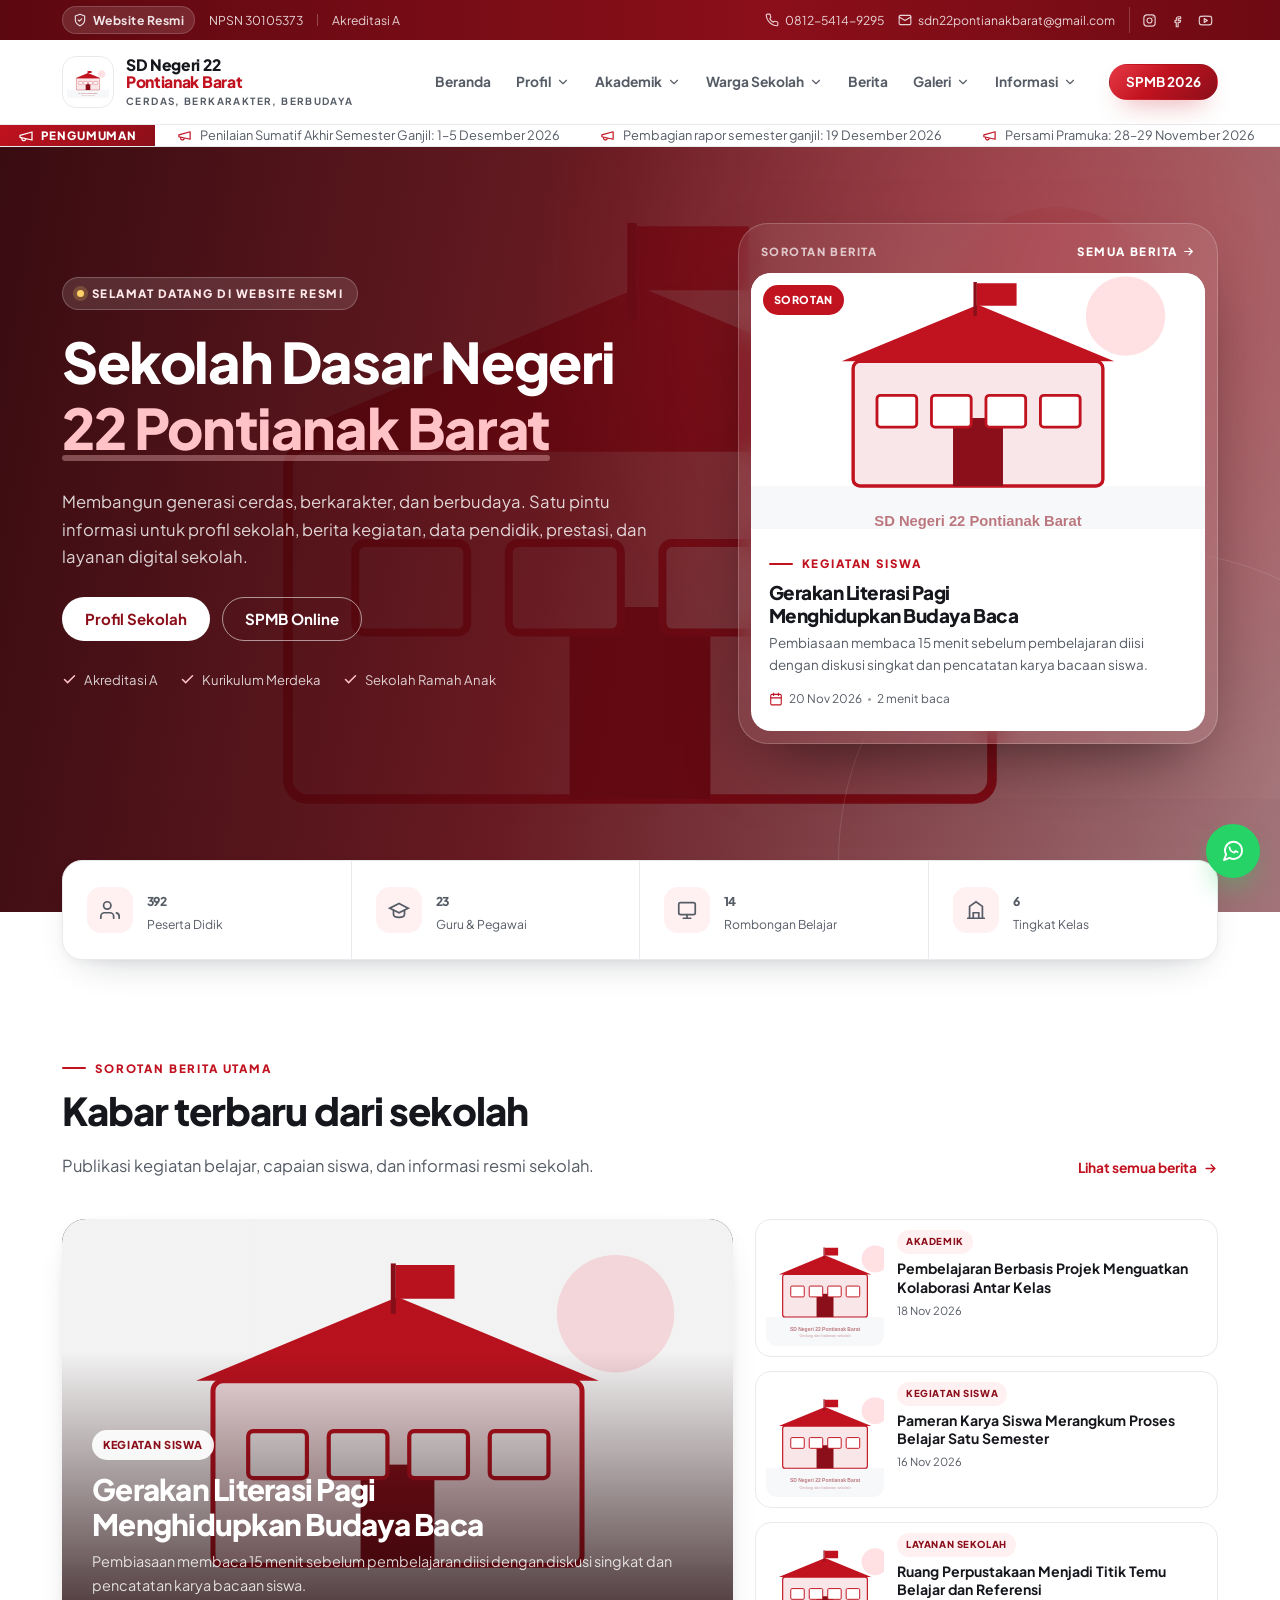
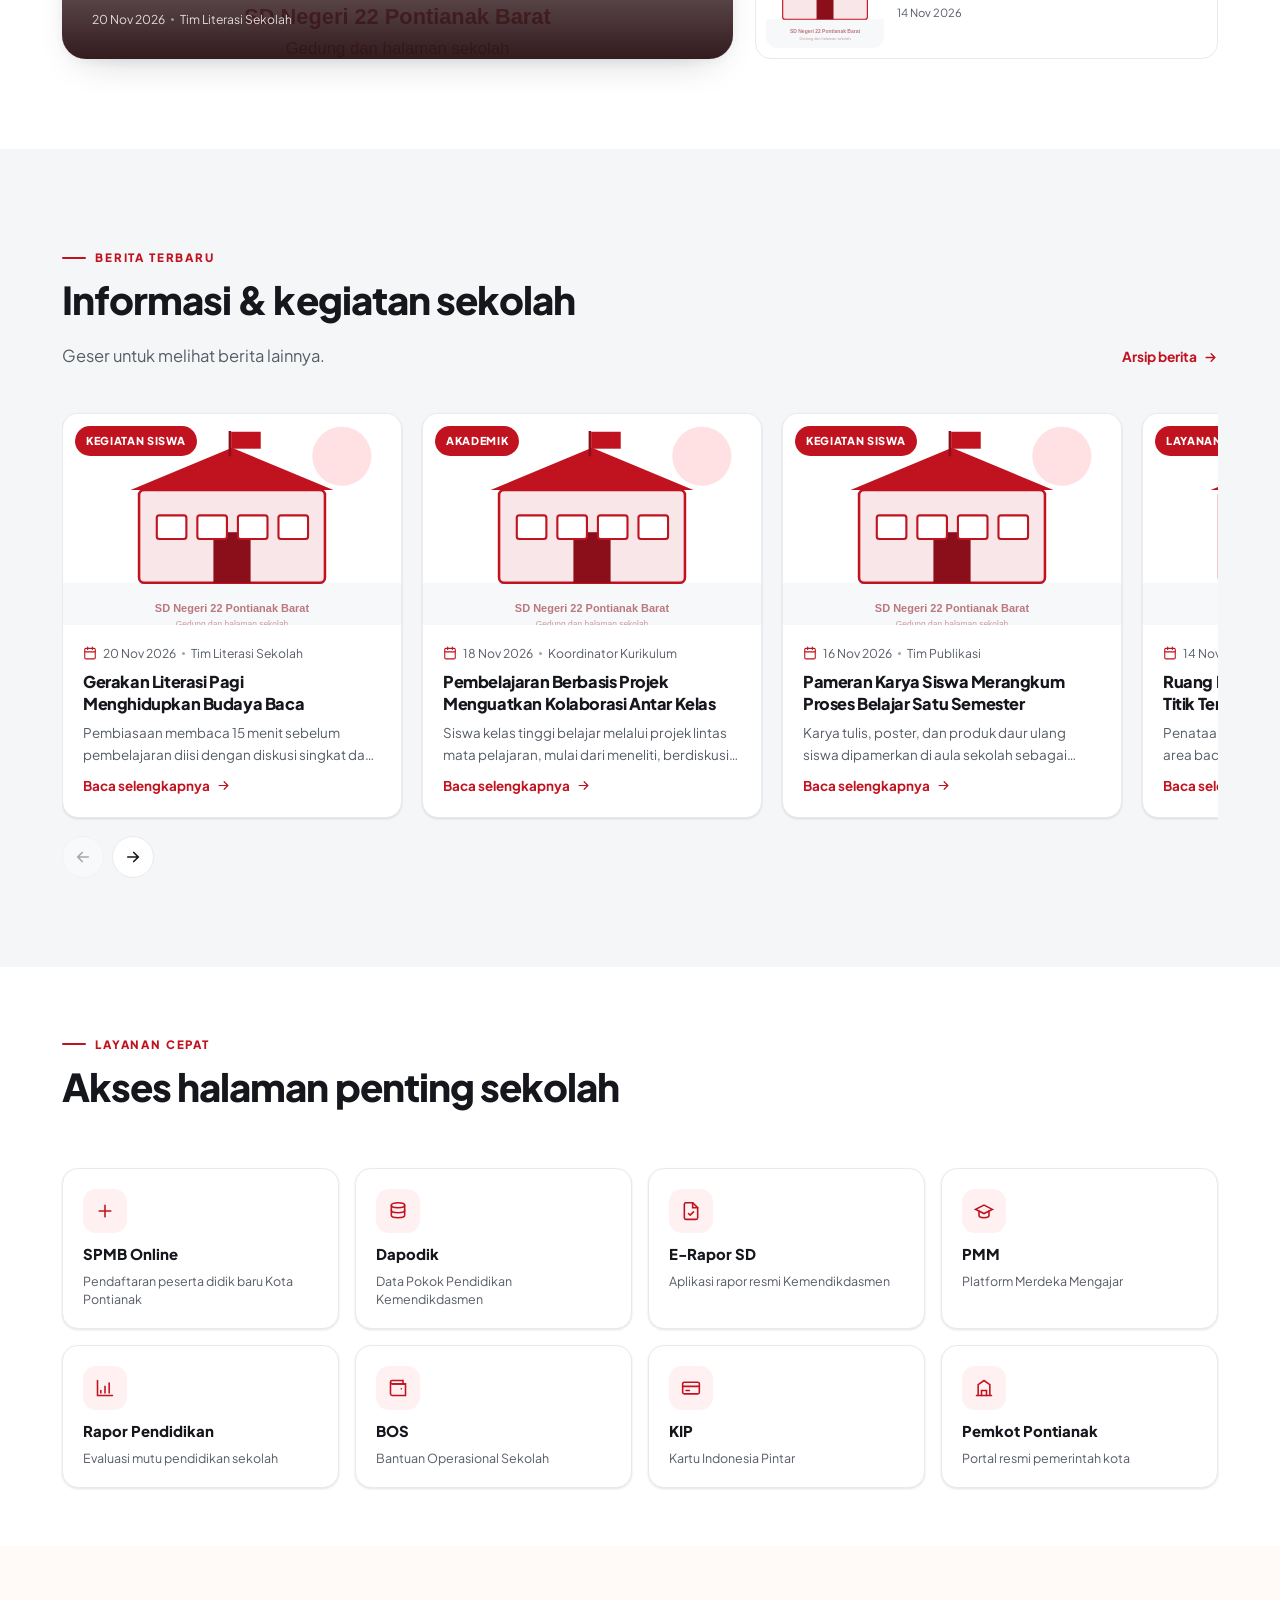
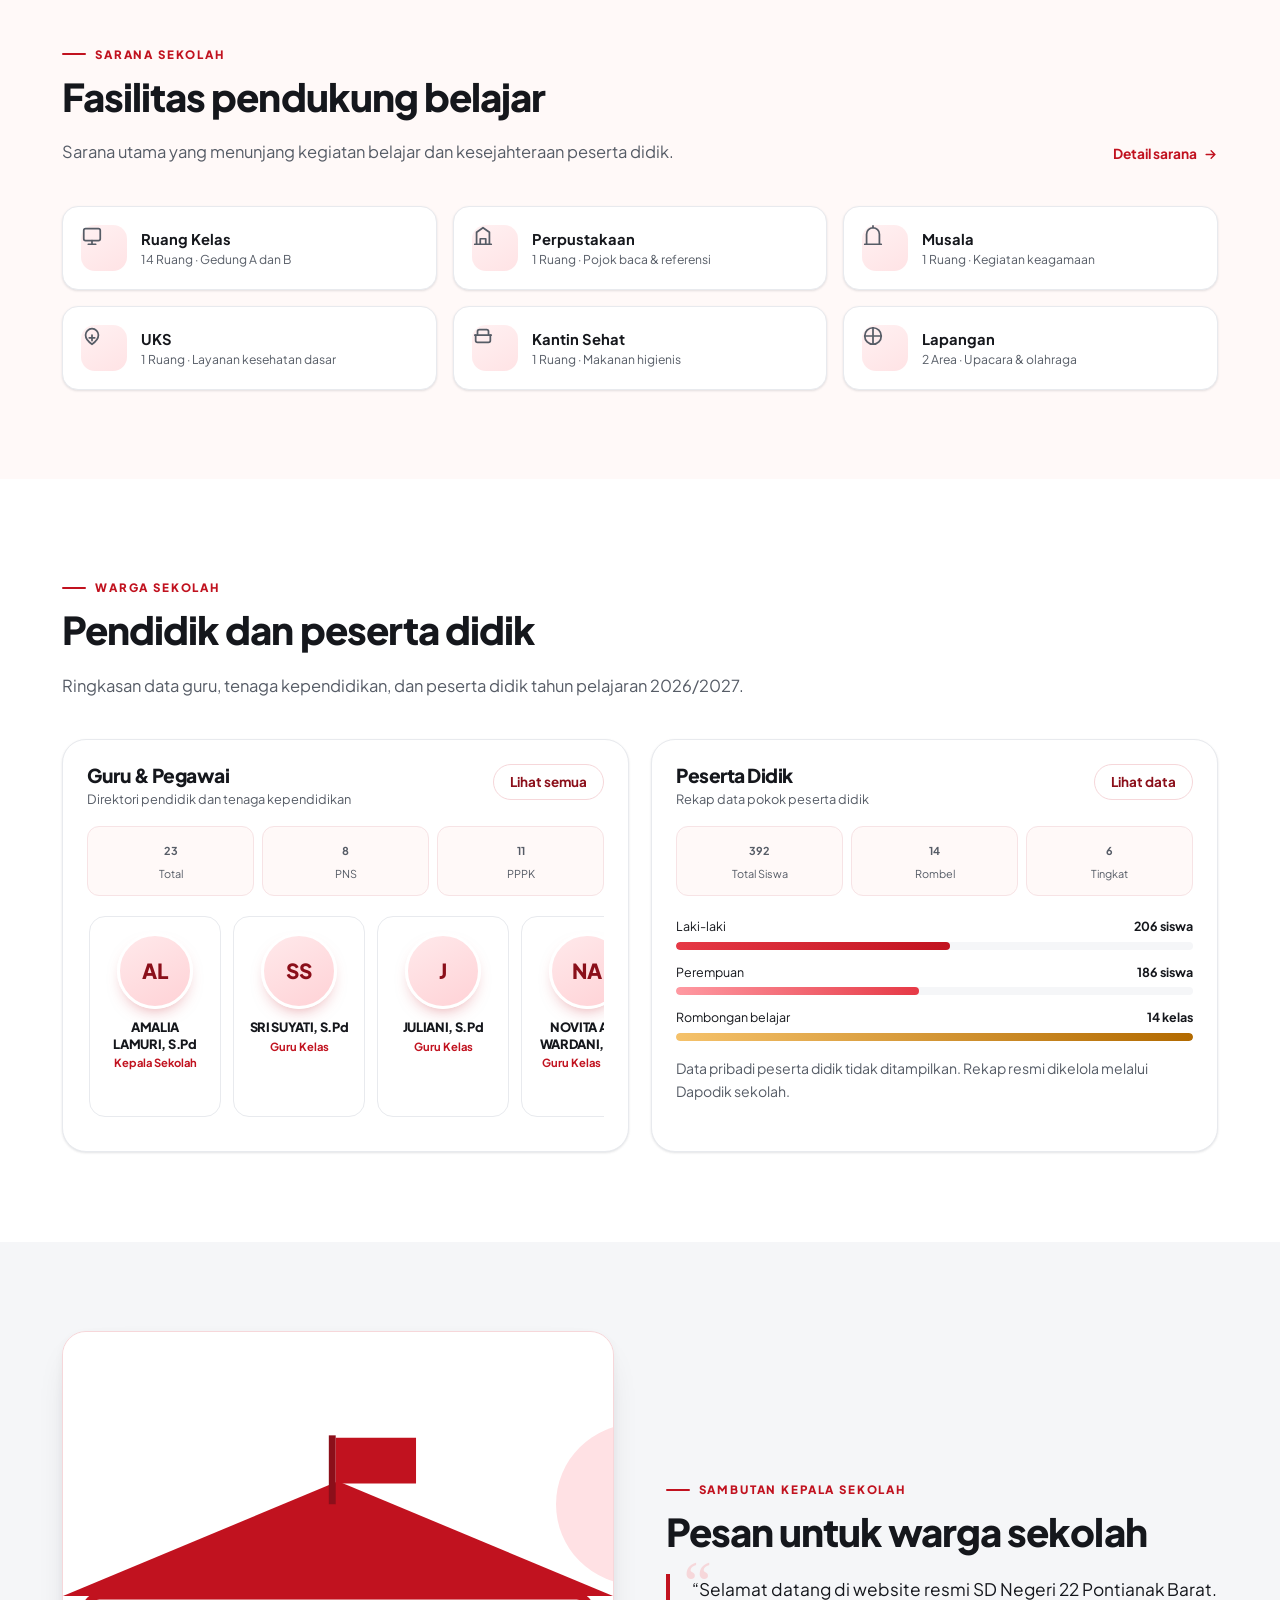
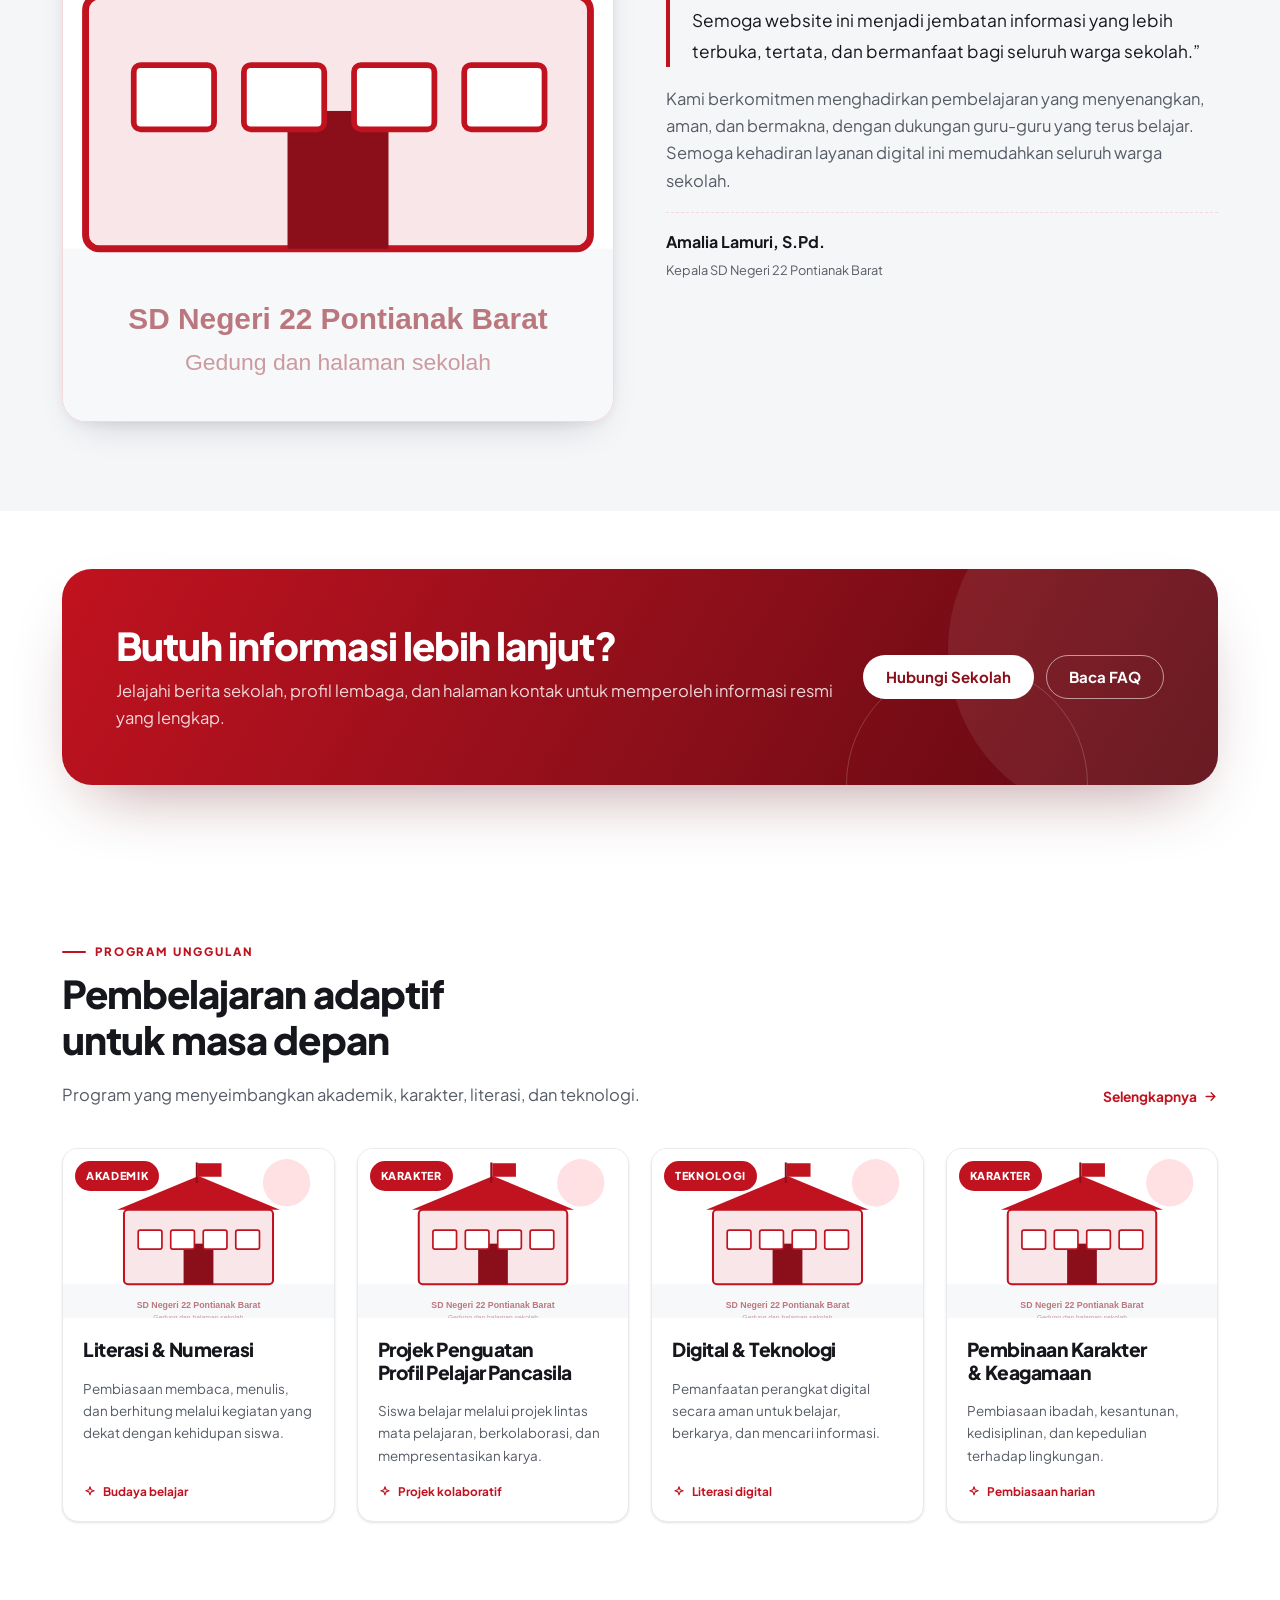
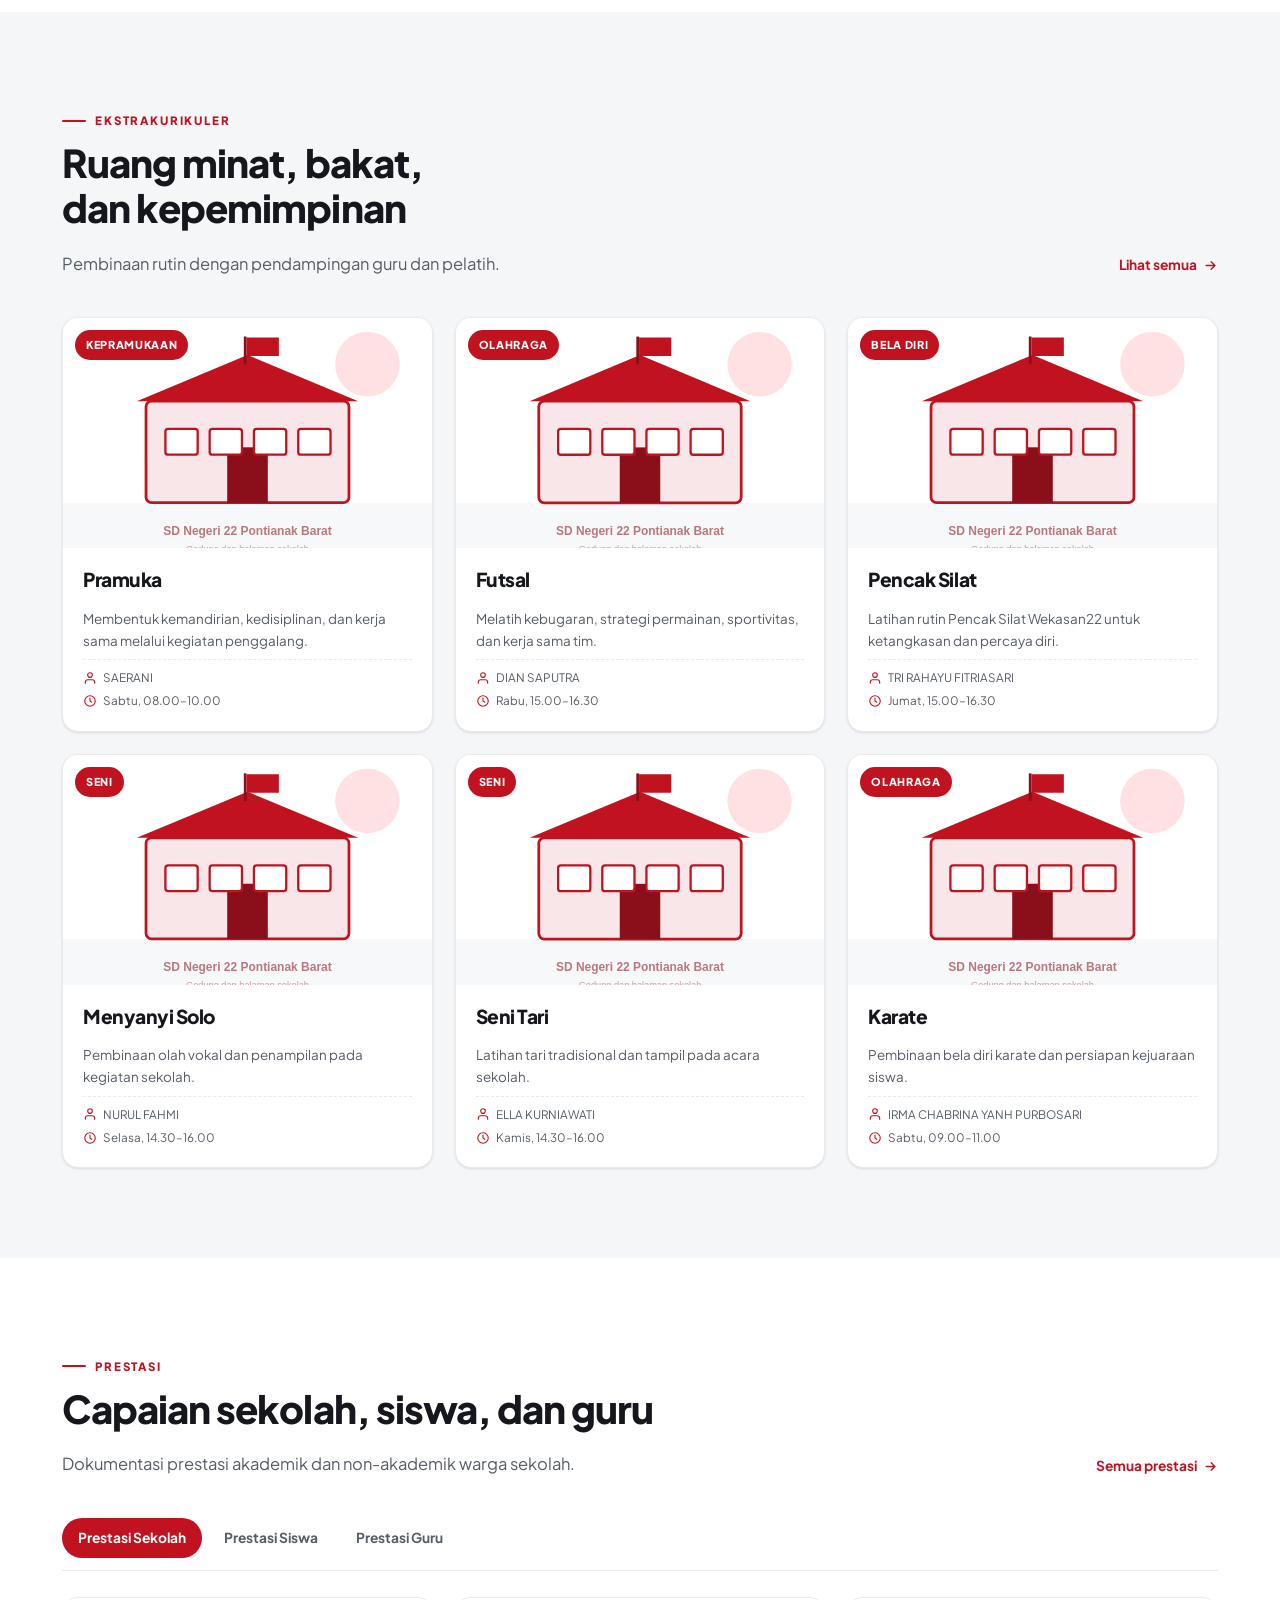
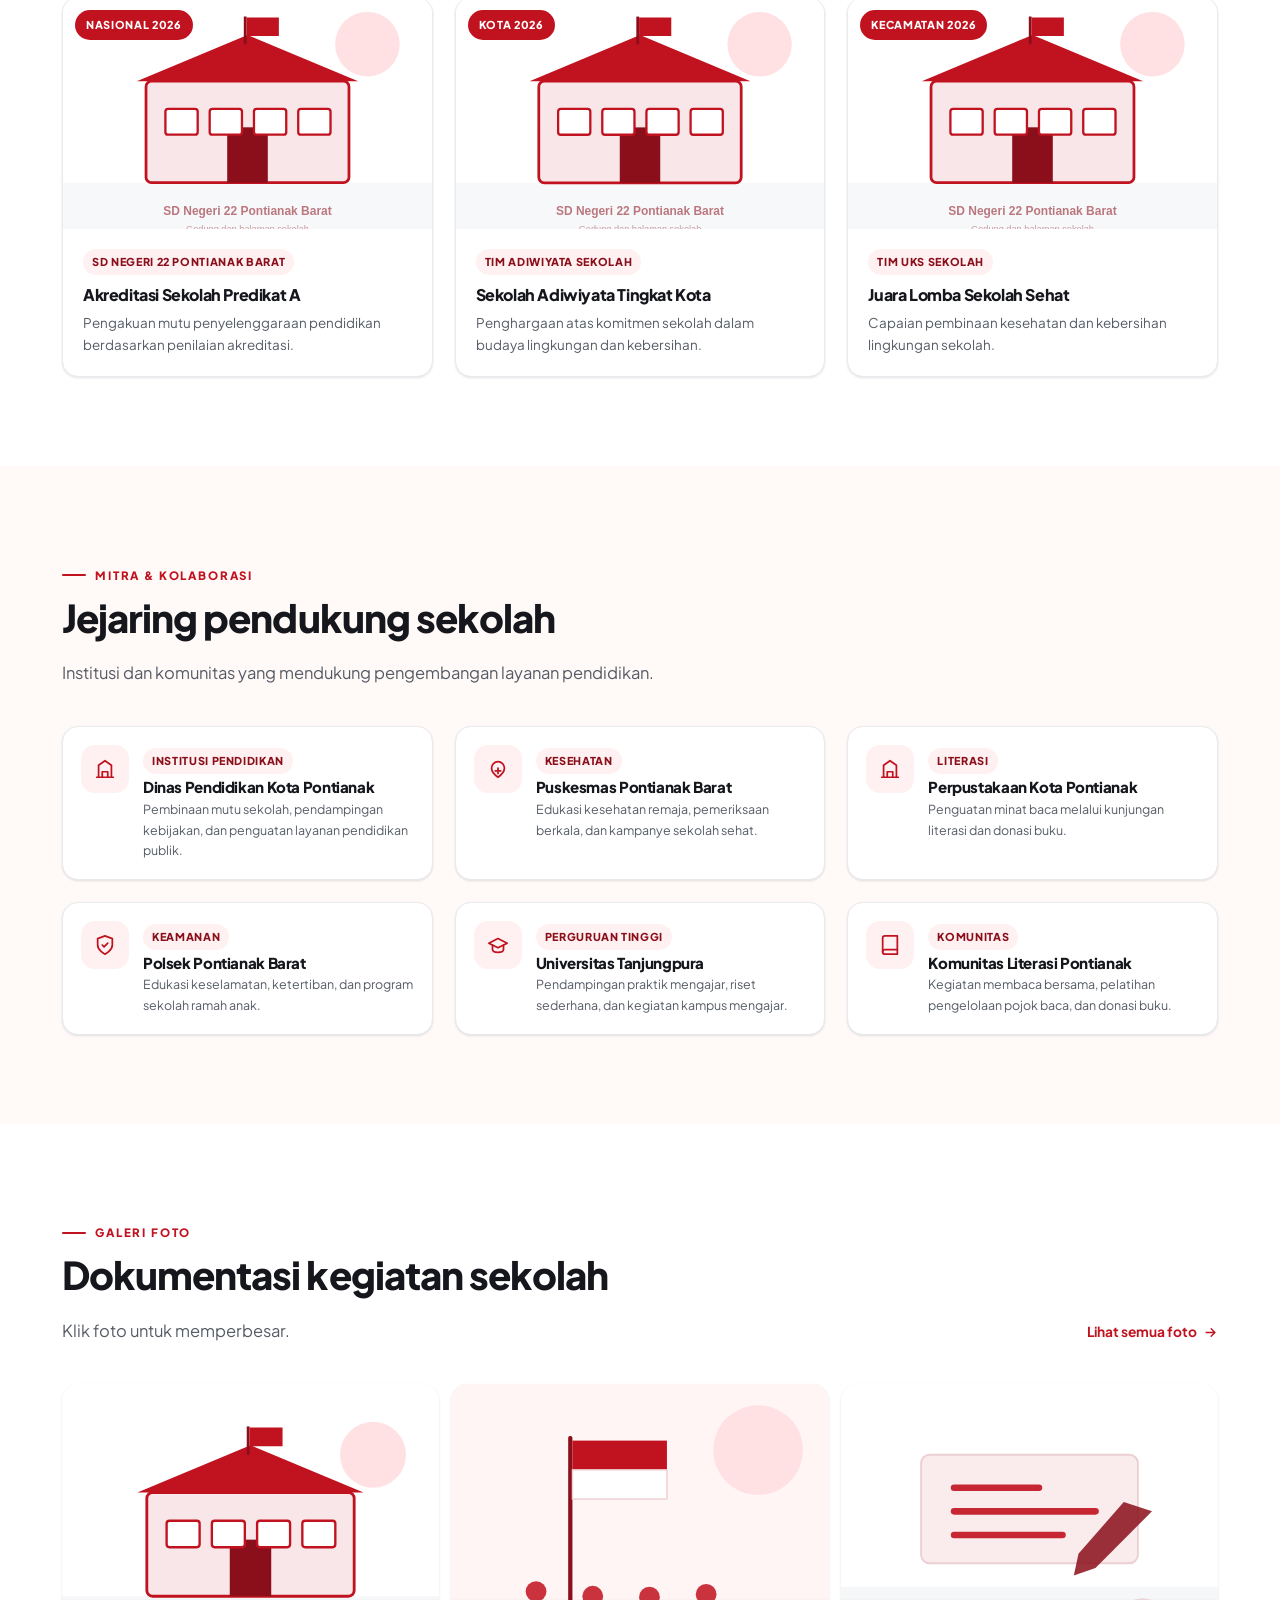
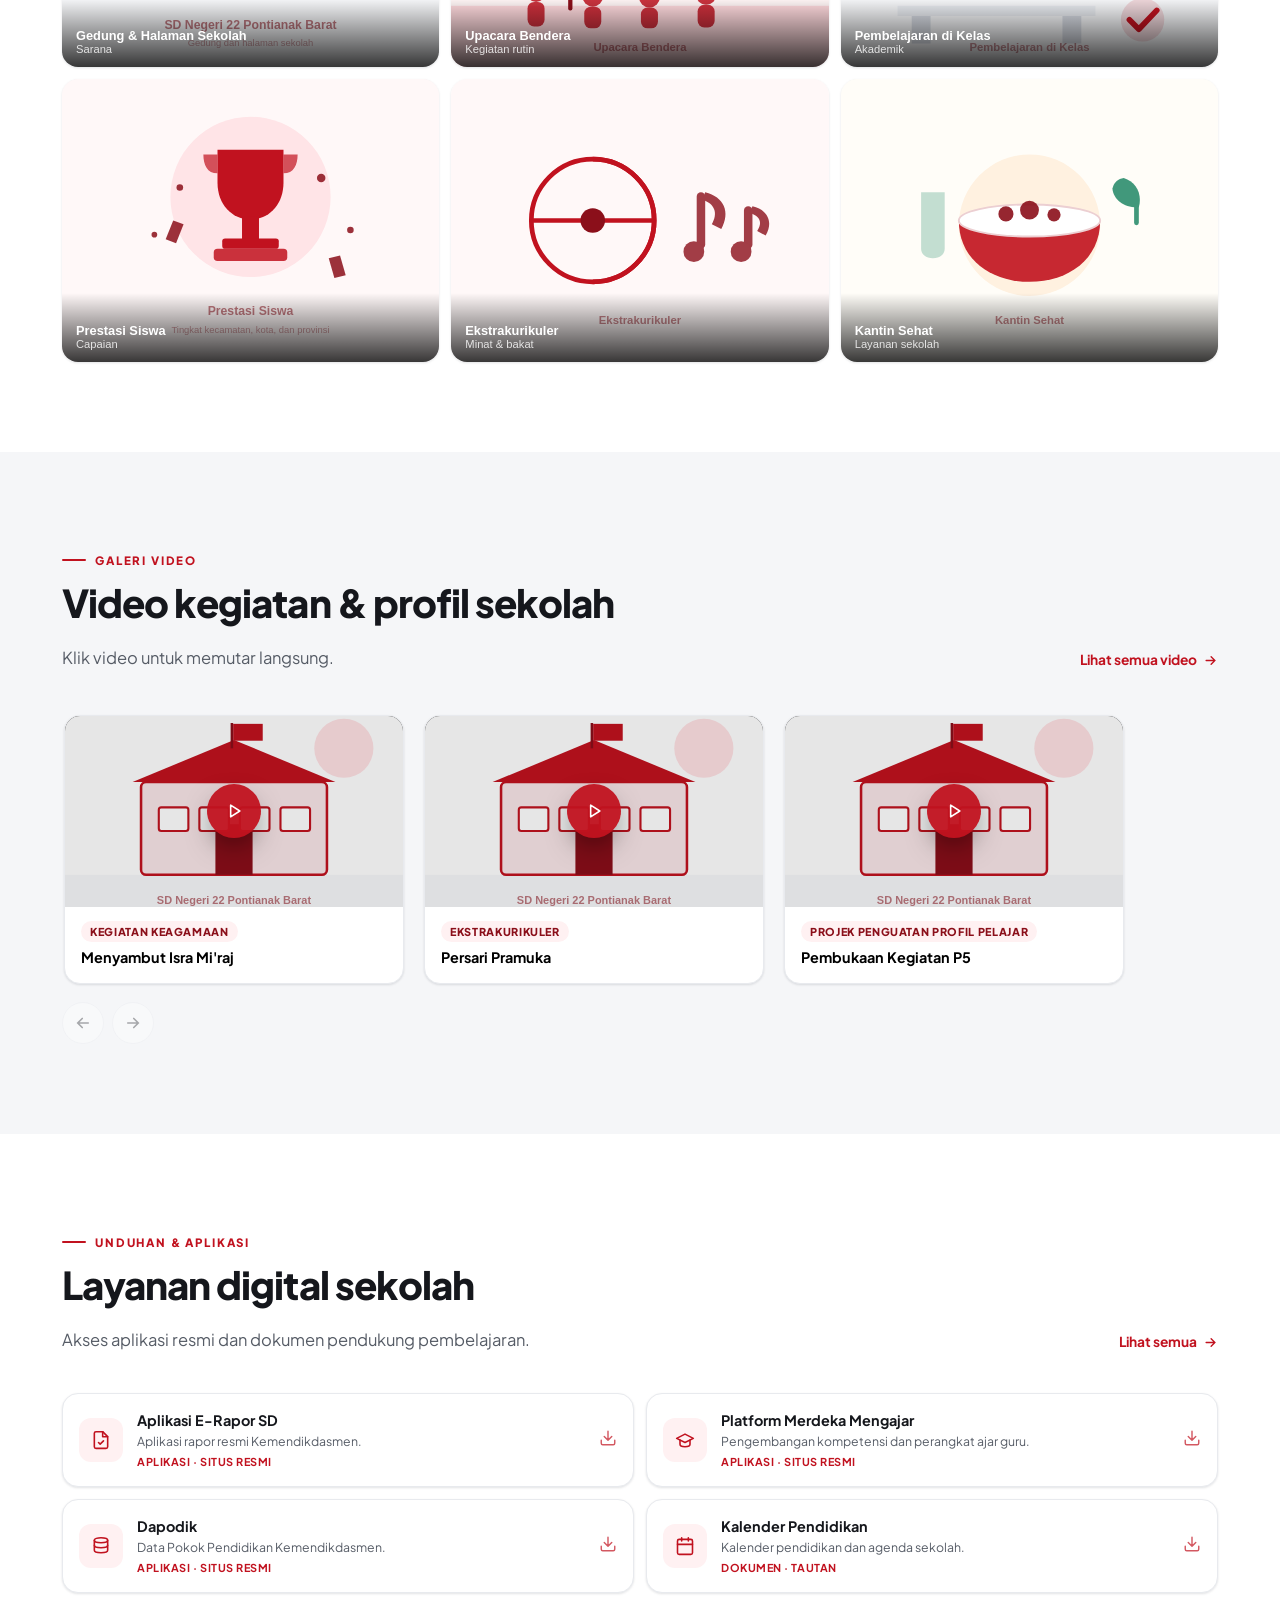
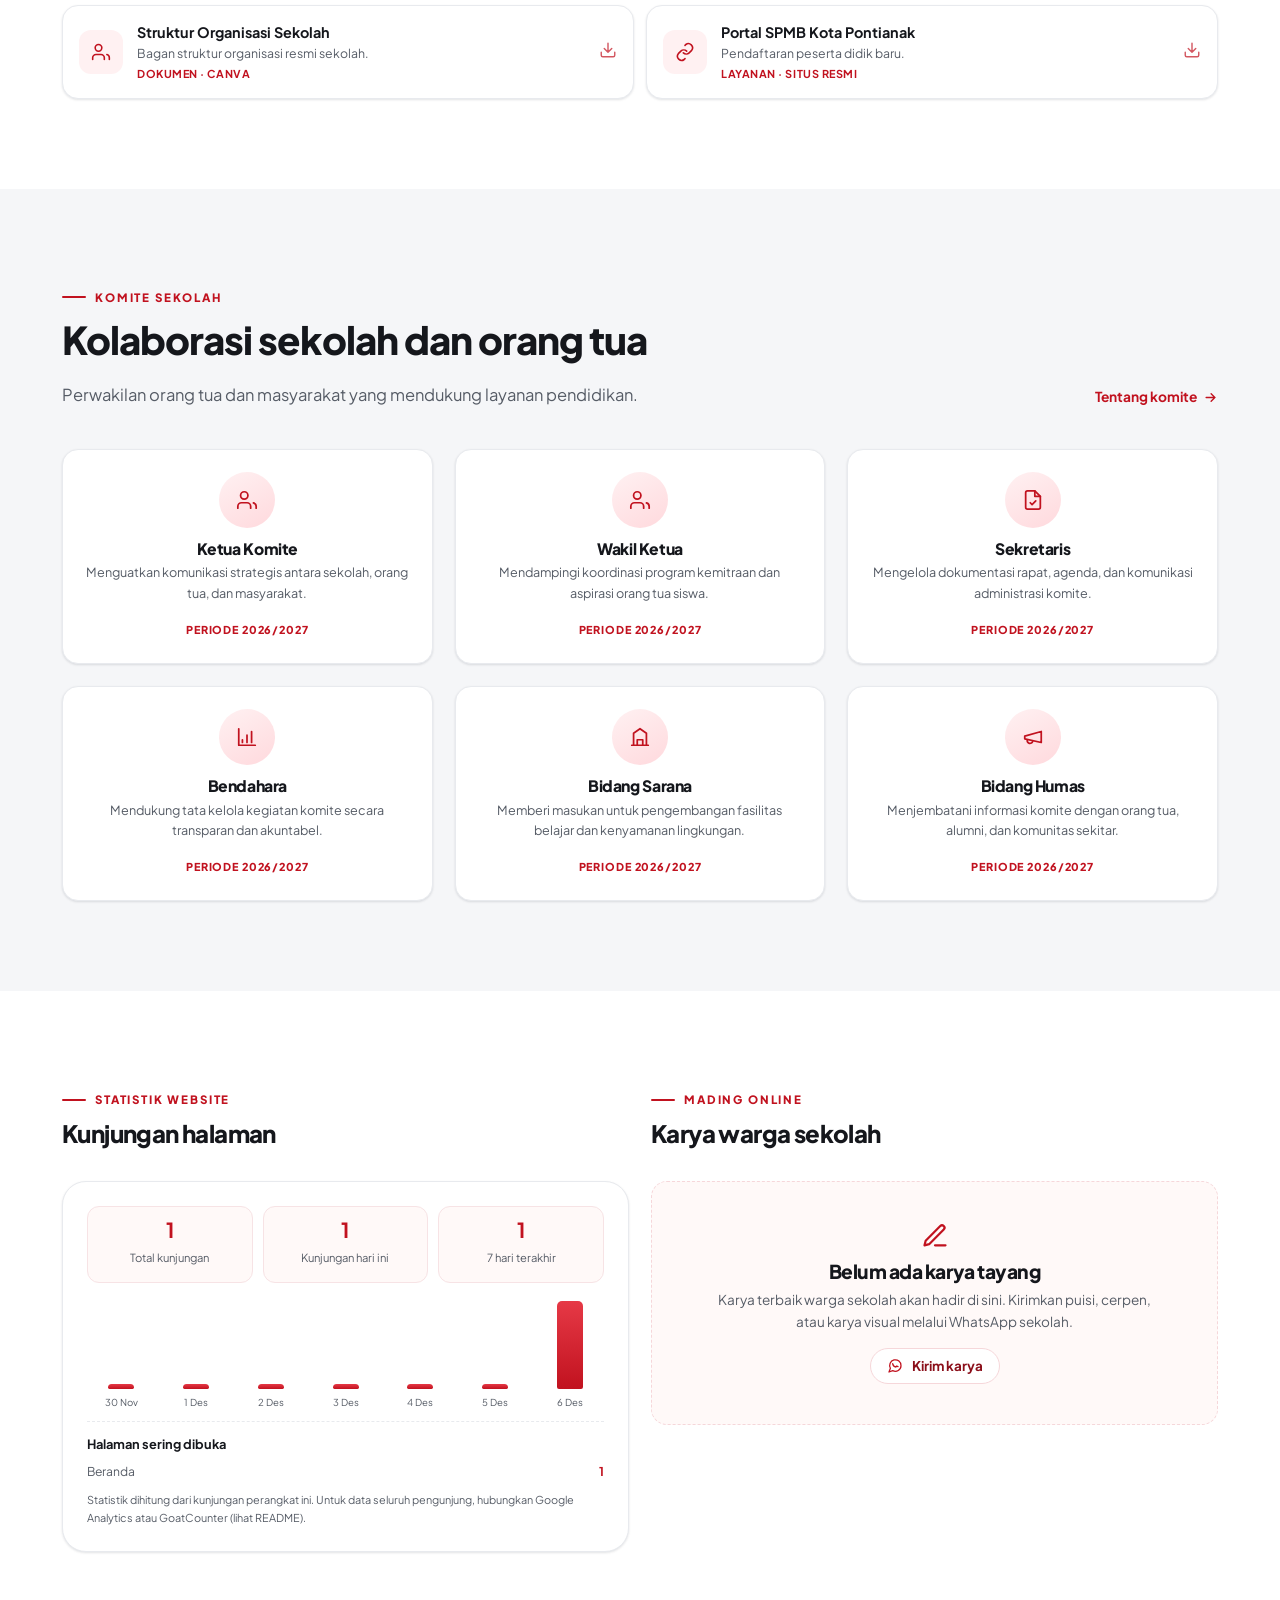
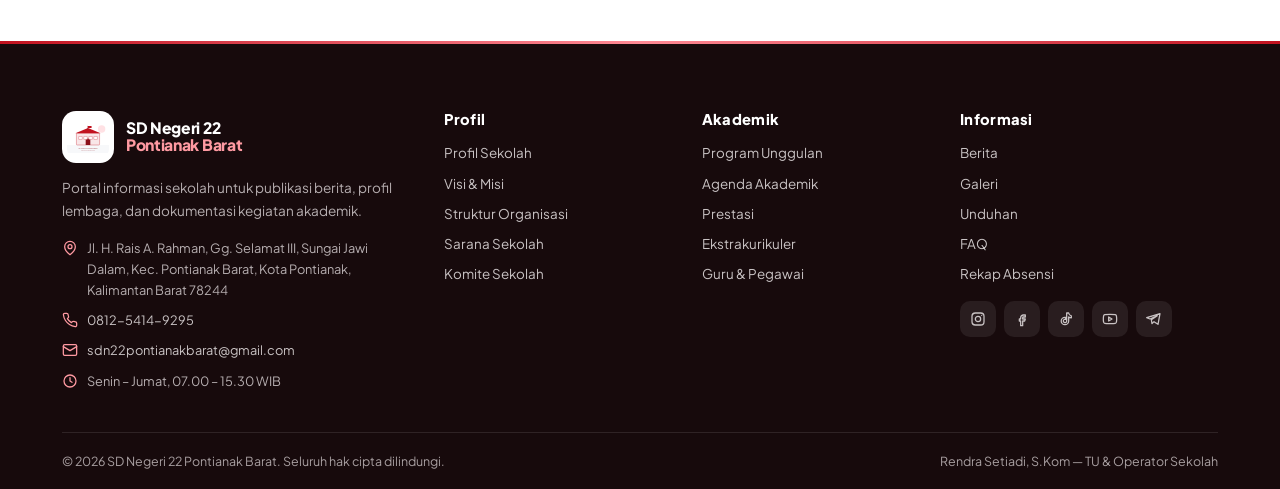
==== index.html @ ff32690c "Upload lengkap beserta folder assets" ====
<!DOCTYPE html>
<html lang="id">
<head>
<meta charset="utf-8" />
<meta name="viewport" content="width=device-width, initial-scale=1" />
<title>SD Negeri 22 Pontianak Barat — Website Resmi Sekolah</title>
<meta name="description" content="Website resmi SD Negeri 22 Pontianak Barat: berita sekolah, profil, guru & pegawai, prestasi, ekstrakurikuler, galeri, dan layanan informasi SPMB Kota Pontianak." />
<meta name="theme-color" content="#c1121f" />
<meta property="og:type" content="website" />
<meta property="og:title" content="SD Negeri 22 Pontianak Barat — Website Resmi" />
<meta property="og:description" content="Portal informasi sekolah: berita, profil, prestasi, ekstrakurikuler, dan layanan digital." />
<meta property="og:image" content="assets/img/gedung.svg" />
<link rel="icon" href="assets/img/gedung.svg" type="image/svg+xml" />
<link rel="preconnect" href="https://fonts.googleapis.com" />
<link rel="preconnect" href="https://fonts.gstatic.com" crossorigin />
<link href="https://fonts.googleapis.com/css2?family=Plus+Jakarta+Sans:wght@400;500;600;700;800&display=swap" rel="stylesheet" />
<link rel="stylesheet" href="assets/css/style.css" />
<script>document.documentElement.classList.add("js");</script>
</head>
<body data-page="beranda">

<div data-site-header></div>

<div class="ticker" data-ticker></div>

<main id="main">

<!-- ================= HERO ================= -->
<section class="hero">
  <div class="hero__bg"><img src="assets/img/gedung.svg" data-hero-img alt="Suasana SD Negeri 22 Pontianak Barat" /></div>
  <div class="hero__veil"></div>
  <div class="container">
    <div class="hero__in">
      <div class="hero__copy">
        <span class="hero__badge"><span></span> Selamat datang di website resmi</span>
        <h1 class="hero__title">Sekolah Dasar Negeri <em>22 Pontianak Barat</em></h1>
        <p class="hero__desc">
          Membangun generasi cerdas, berkarakter, dan berbudaya. Satu pintu informasi untuk
          profil sekolah, berita kegiatan, data pendidik, prestasi, dan layanan digital sekolah.
        </p>
        <div class="hero__actions">
          <a class="btn btn--light" href="profil.html">Profil Sekolah</a>
          <a class="btn btn--outline-light" data-link="spmb">SPMB Online</a>
        </div>
        <ul class="hero__points">
          <li><svg width="15" height="15" viewBox="0 0 24 24" fill="none" stroke="currentColor" stroke-width="2.4" stroke-linecap="round"><path d="m20 6-11 11-5-5"/></svg> Akreditasi A</li>
          <li><svg width="15" height="15" viewBox="0 0 24 24" fill="none" stroke="currentColor" stroke-width="2.4" stroke-linecap="round"><path d="m20 6-11 11-5-5"/></svg> Kurikulum Merdeka</li>
          <li><svg width="15" height="15" viewBox="0 0 24 24" fill="none" stroke="currentColor" stroke-width="2.4" stroke-linecap="round"><path d="m20 6-11 11-5-5"/></svg> Sekolah Ramah Anak</li>
        </ul>
      </div>

      <aside class="hero__spot" aria-label="Sorotan berita utama">
        <div class="spot__head">
          <span>Sorotan berita</span>
          <a href="berita.html">Semua berita
            <svg width="13" height="13" viewBox="0 0 24 24" fill="none" stroke="currentColor" stroke-width="2.2" stroke-linecap="round"><path d="M5 12h14M13 6l6 6-6 6"/></svg>
          </a>
        </div>
        <div data-spotlight></div>
      </aside>
    </div>
  </div>
</section>

<!-- ================= STATISTIK ================= -->
<section class="stats-strip" aria-label="Data singkat sekolah">
  <div class="container">
    <div class="hero__stats">
      <div class="hero-stat">
        <span class="hero-stat__icon"><svg width="22" height="22" viewBox="0 0 24 24" fill="none" stroke="currentColor" stroke-width="1.9" stroke-linecap="round"><path d="M16 21v-2a4 4 0 0 0-4-4H6a4 4 0 0 0-4 4v2"/><circle cx="9" cy="7" r="4"/><path d="M22 21v-2a4 4 0 0 0-3-3.87"/></svg></span>
        <div><strong><span data-count="siswa">0</span></strong><span>Peserta Didik</span></div>
      </div>
      <div class="hero-stat">
        <span class="hero-stat__icon"><svg width="22" height="22" viewBox="0 0 24 24" fill="none" stroke="currentColor" stroke-width="1.9" stroke-linecap="round"><path d="M22 10 12 5 2 10l10 5 10-5Z"/><path d="M6 12v5c0 1.7 2.7 3 6 3s6-1.3 6-3v-5"/></svg></span>
        <div><strong><span data-count="personil">0</span></strong><span>Guru &amp; Pegawai</span></div>
      </div>
      <div class="hero-stat">
        <span class="hero-stat__icon"><svg width="22" height="22" viewBox="0 0 24 24" fill="none" stroke="currentColor" stroke-width="1.9" stroke-linecap="round"><rect x="3" y="4" width="18" height="13" rx="2"/><path d="M8 21h8M12 17v4"/></svg></span>
        <div><strong><span data-count="rombel">0</span></strong><span>Rombongan Belajar</span></div>
      </div>
      <div class="hero-stat">
        <span class="hero-stat__icon"><svg width="22" height="22" viewBox="0 0 24 24" fill="none" stroke="currentColor" stroke-width="1.9" stroke-linecap="round"><path d="M3 21h18M5 21V8l7-5 7 5v13"/><path d="M9 21v-6h6v6"/></svg></span>
        <div><strong><span data-count="tingkat">0</span></strong><span>Tingkat Kelas</span></div>
      </div>
    </div>
  </div>
</section>

<!-- ================= SOROTAN ================= -->
<section class="section">
  <div class="container">
    <div class="section-head reveal">
      <div class="section-head__copy">
        <span class="eyebrow">Sorotan Berita Utama</span>
        <h2>Kabar terbaru dari sekolah</h2>
        <p>Publikasi kegiatan belajar, capaian siswa, dan informasi resmi sekolah.</p>
      </div>
      <a class="link-more" href="berita.html">Lihat semua berita
        <svg width="15" height="15" viewBox="0 0 24 24" fill="none" stroke="currentColor" stroke-width="2.2" stroke-linecap="round"><path d="M5 12h14M13 6l6 6-6 6"/></svg>
      </a>
    </div>
    <div class="news-lead reveal" data-news-lead></div>
  </div>
</section>

<!-- ================= BERITA TERBARU ================= -->
<section class="section section--abu">
  <div class="container">
    <div class="section-head reveal">
      <div class="section-head__copy">
        <span class="eyebrow">Berita Terbaru</span>
        <h2>Informasi &amp; kegiatan sekolah</h2>
        <p>Geser untuk melihat berita lainnya.</p>
      </div>
      <a class="link-more" href="berita.html">Arsip berita
        <svg width="15" height="15" viewBox="0 0 24 24" fill="none" stroke="currentColor" stroke-width="2.2" stroke-linecap="round"><path d="M5 12h14M13 6l6 6-6 6"/></svg>
      </a>
    </div>
    <div class="carousel reveal" data-carousel>
      <div class="carousel__track" data-news-carousel></div>
      <div class="carousel__nav">
        <button class="carousel__btn" type="button" data-carousel-prev aria-label="Sebelumnya"><svg width="18" height="18" viewBox="0 0 24 24" fill="none" stroke="currentColor" stroke-width="2.2" stroke-linecap="round"><path d="M19 12H5M11 18l-6-6 6-6"/></svg></button>
        <button class="carousel__btn" type="button" data-carousel-next aria-label="Berikutnya"><svg width="18" height="18" viewBox="0 0 24 24" fill="none" stroke="currentColor" stroke-width="2.2" stroke-linecap="round"><path d="M5 12h14M13 6l6 6-6 6"/></svg></button>
      </div>
    </div>
  </div>
</section>

<!-- ================= LAYANAN CEPAT ================= -->
<section class="section section--tight">
  <div class="container">
    <div class="section-head reveal">
      <div class="section-head__copy">
        <span class="eyebrow">Layanan Cepat</span>
        <h2>Akses halaman penting sekolah</h2>
      </div>
    </div>
    <div class="quick-grid reveal">
      <a class="quick" data-link="spmb"><span class="quick__icon"><svg width="20" height="20" viewBox="0 0 24 24" fill="none" stroke="currentColor" stroke-width="1.9" stroke-linecap="round"><path d="M12 5v14M5 12h14"/></svg></span><span class="quick__t">SPMB Online</span><span class="quick__s">Pendaftaran peserta didik baru Kota Pontianak</span></a>
      <a class="quick" data-link="dapodik"><span class="quick__icon"><svg width="20" height="20" viewBox="0 0 24 24" fill="none" stroke="currentColor" stroke-width="1.9" stroke-linecap="round"><ellipse cx="12" cy="5" rx="8" ry="3"/><path d="M4 5v6c0 1.7 3.6 3 8 3s8-1.3 8-3V5"/><path d="M4 11v6c0 1.7 3.6 3 8 3s8-1.3 8-3v-6"/></svg></span><span class="quick__t">Dapodik</span><span class="quick__s">Data Pokok Pendidikan Kemendikdasmen</span></a>
      <a class="quick" data-link="erapor"><span class="quick__icon"><svg width="20" height="20" viewBox="0 0 24 24" fill="none" stroke="currentColor" stroke-width="1.9" stroke-linecap="round"><path d="M14 2H6a2 2 0 0 0-2 2v16a2 2 0 0 0 2 2h12a2 2 0 0 0 2-2V8Z"/><path d="M14 2v6h6M9 15l2 2 4-4"/></svg></span><span class="quick__t">E-Rapor SD</span><span class="quick__s">Aplikasi rapor resmi Kemendikdasmen</span></a>
      <a class="quick" data-link="pmm"><span class="quick__icon"><svg width="20" height="20" viewBox="0 0 24 24" fill="none" stroke="currentColor" stroke-width="1.9" stroke-linecap="round"><path d="M22 10 12 5 2 10l10 5 10-5Z"/><path d="M6 12v5c0 1.7 2.7 3 6 3s6-1.3 6-3v-5"/></svg></span><span class="quick__t">PMM</span><span class="quick__s">Platform Merdeka Mengajar</span></a>
      <a class="quick" data-link="raporPendidikan"><span class="quick__icon"><svg width="20" height="20" viewBox="0 0 24 24" fill="none" stroke="currentColor" stroke-width="1.9" stroke-linecap="round"><path d="M3 3v18h18"/><path d="M7 15v3M12 10v8M17 6v12"/></svg></span><span class="quick__t">Rapor Pendidikan</span><span class="quick__s">Evaluasi mutu pendidikan sekolah</span></a>
      <a class="quick" data-link="bos"><span class="quick__icon"><svg width="20" height="20" viewBox="0 0 24 24" fill="none" stroke="currentColor" stroke-width="1.9" stroke-linecap="round"><path d="M20 7H5a2 2 0 0 1 0-4h13v4"/><path d="M3 5v14a2 2 0 0 0 2 2h16V7H5"/><path d="M16 13h.01"/></svg></span><span class="quick__t">BOS</span><span class="quick__s">Bantuan Operasional Sekolah</span></a>
      <a class="quick" data-link="kip"><span class="quick__icon"><svg width="20" height="20" viewBox="0 0 24 24" fill="none" stroke="currentColor" stroke-width="1.9" stroke-linecap="round"><rect x="2" y="5" width="20" height="14" rx="2"/><path d="M2 10h20M6 15h4"/></svg></span><span class="quick__t">KIP</span><span class="quick__s">Kartu Indonesia Pintar</span></a>
      <a class="quick" data-link="pontianak"><span class="quick__icon"><svg width="20" height="20" viewBox="0 0 24 24" fill="none" stroke="currentColor" stroke-width="1.9" stroke-linecap="round"><path d="M3 21h18M5 21V8l7-5 7 5v13"/><path d="M9 21v-6h6v6"/></svg></span><span class="quick__t">Pemkot Pontianak</span><span class="quick__s">Portal resmi pemerintah kota</span></a>
    </div>
  </div>
</section>

<!-- ================= SARANA ================= -->
<section class="section section--krem" id="sarana">
  <div class="container">
    <div class="section-head reveal">
      <div class="section-head__copy">
        <span class="eyebrow">Sarana Sekolah</span>
        <h2>Fasilitas pendukung belajar</h2>
        <p>Sarana utama yang menunjang kegiatan belajar dan kesejahteraan peserta didik.</p>
      </div>
      <a class="link-more" href="profil.html#sarana">Detail sarana
        <svg width="15" height="15" viewBox="0 0 24 24" fill="none" stroke="currentColor" stroke-width="2.2" stroke-linecap="round"><path d="M5 12h14M13 6l6 6-6 6"/></svg>
      </a>
    </div>
    <div class="facility-grid reveal" data-sarana></div>
  </div>
</section>

<!-- ================= WARGA SEKOLAH ================= -->
<section class="section">
  <div class="container">
    <div class="section-head reveal">
      <div class="section-head__copy">
        <span class="eyebrow">Warga Sekolah</span>
        <h2>Pendidik dan peserta didik</h2>
        <p>Ringkasan data guru, tenaga kependidikan, dan peserta didik tahun pelajaran <span data-cfg="sekolah.tahunPelajaran">2026/2027</span>.</p>
      </div>
    </div>

    <div class="people-grid reveal">
      <div class="people-panel">
        <div class="people-panel__head">
          <div>
            <h3>Guru &amp; Pegawai</h3>
            <p>Direktori pendidik dan tenaga kependidikan</p>
          </div>
          <a class="btn btn--ghost btn--sm" href="guru-pegawai.html">Lihat semua</a>
        </div>
        <div class="people-panel__stats">
          <div class="people-panel__stat"><strong><span data-count="personil">0</span></strong><span>Total</span></div>
          <div class="people-panel__stat"><strong><span data-count="pns">0</span></strong><span>PNS</span></div>
          <div class="people-panel__stat"><strong><span data-count="pppk">0</span></strong><span>PPPK</span></div>
        </div>
        <div class="people-row" data-staff-home></div>
      </div>

      <div class="people-panel">
        <div class="people-panel__head">
          <div>
            <h3>Peserta Didik</h3>
            <p>Rekap data pokok peserta didik</p>
          </div>
          <a class="btn btn--ghost btn--sm" href="profil.html#siswa">Lihat data</a>
        </div>
        <div class="people-panel__stats">
          <div class="people-panel__stat"><strong><span data-count="siswa">0</span></strong><span>Total Siswa</span></div>
          <div class="people-panel__stat"><strong><span data-count="rombel">0</span></strong><span>Rombel</span></div>
          <div class="people-panel__stat"><strong><span data-count="tingkat">0</span></strong><span>Tingkat</span></div>
        </div>
        <div class="siswa-bars">
          <div class="siswa-bar">
            <div class="siswa-bar__top"><span>Laki-laki</span><strong><span data-count="laki">0</span> siswa</strong></div>
            <div class="siswa-bar__track"><div class="siswa-bar__fill" style="width:53%"></div></div>
          </div>
          <div class="siswa-bar">
            <div class="siswa-bar__top"><span>Perempuan</span><strong><span data-count="perempuan">0</span> siswa</strong></div>
            <div class="siswa-bar__track"><div class="siswa-bar__fill siswa-bar__fill--pink" style="width:47%"></div></div>
          </div>
          <div class="siswa-bar">
            <div class="siswa-bar__top"><span>Rombongan belajar</span><strong><span data-count="rombel">0</span> kelas</strong></div>
            <div class="siswa-bar__track"><div class="siswa-bar__fill siswa-bar__fill--gold" style="width:100%"></div></div>
          </div>
        </div>
        <p class="small" style="margin:16px 0 0">Data pribadi peserta didik tidak ditampilkan. Rekap resmi dikelola melalui Dapodik sekolah.</p>
      </div>
    </div>
  </div>
</section>

<!-- ================= SAMBUTAN ================= -->
<section class="section section--abu">
  <div class="container">
    <div class="split reveal">
      <div class="principal__photo">
        <img data-img="sekolah.fotoKepsek" src="assets/img/gedung.svg" alt="Kepala SD Negeri 22 Pontianak Barat" />
      </div>
      <div>
        <span class="eyebrow">Sambutan Kepala Sekolah</span>
        <h2>Pesan untuk warga sekolah</h2>
        <p class="principal__quote">“Selamat datang di website resmi SD Negeri 22 Pontianak Barat. Semoga website ini menjadi jembatan informasi yang lebih terbuka, tertata, dan bermanfaat bagi seluruh warga sekolah.”</p>
        <p class="muted">Kami berkomitmen menghadirkan pembelajaran yang menyenangkan, aman, dan bermakna, dengan dukungan guru-guru yang terus belajar. Semoga kehadiran layanan digital ini memudahkan seluruh warga sekolah.</p>
        <div class="principal__sign">
          <strong data-cfg="sekolah.kepalaSekolah">Amalia Lamuri, S.Pd.</strong>
          <span>Kepala SD Negeri 22 Pontianak Barat</span>
        </div>
      </div>
    </div>
  </div>
</section>

<!-- ================= CTA ================= -->
<section class="section section--tight">
  <div class="container">
    <div class="cta reveal">
      <div>
        <h2>Butuh informasi lebih lanjut?</h2>
        <p>Jelajahi berita sekolah, profil lembaga, dan halaman kontak untuk memperoleh informasi resmi yang lengkap.</p>
      </div>
      <div class="cta__actions">
        <a class="btn btn--light" href="kontak.html">Hubungi Sekolah</a>
        <a class="btn btn--outline-light" href="informasi.html#faq">Baca FAQ</a>
      </div>
    </div>
  </div>
</section>

<!-- ================= PROGRAM ================= -->
<section class="section" id="program">
  <div class="container">
    <div class="section-head reveal">
      <div class="section-head__copy">
        <span class="eyebrow">Program Unggulan</span>
        <h2>Pembelajaran adaptif untuk masa depan</h2>
        <p>Program yang menyeimbangkan akademik, karakter, literasi, dan teknologi.</p>
      </div>
      <a class="link-more" href="akademik.html#program">Selengkapnya
        <svg width="15" height="15" viewBox="0 0 24 24" fill="none" stroke="currentColor" stroke-width="2.2" stroke-linecap="round"><path d="M5 12h14M13 6l6 6-6 6"/></svg>
      </a>
    </div>
    <div class="grid grid--4 reveal" data-program></div>
  </div>
</section>

<!-- ================= EKSKUL ================= -->
<section class="section section--abu" id="ekskul">
  <div class="container">
    <div class="section-head reveal">
      <div class="section-head__copy">
        <span class="eyebrow">Ekstrakurikuler</span>
        <h2>Ruang minat, bakat, dan kepemimpinan</h2>
        <p>Pembinaan rutin dengan pendampingan guru dan pelatih.</p>
      </div>
      <a class="link-more" href="akademik.html#ekskul">Lihat semua
        <svg width="15" height="15" viewBox="0 0 24 24" fill="none" stroke="currentColor" stroke-width="2.2" stroke-linecap="round"><path d="M5 12h14M13 6l6 6-6 6"/></svg>
      </a>
    </div>
    <div class="grid grid--3 reveal" data-ekskul></div>
  </div>
</section>

<!-- ================= PRESTASI ================= -->
<section class="section" id="prestasi">
  <div class="container">
    <div class="section-head reveal">
      <div class="section-head__copy">
        <span class="eyebrow">Prestasi</span>
        <h2>Capaian sekolah, siswa, dan guru</h2>
        <p>Dokumentasi prestasi akademik dan non-akademik warga sekolah.</p>
      </div>
      <a class="link-more" href="akademik.html#prestasi">Semua prestasi
        <svg width="15" height="15" viewBox="0 0 24 24" fill="none" stroke="currentColor" stroke-width="2.2" stroke-linecap="round"><path d="M5 12h14M13 6l6 6-6 6"/></svg>
      </a>
    </div>
    <div class="reveal" data-achievements></div>
  </div>
</section>

<!-- ================= MITRA ================= -->
<section class="section section--krem">
  <div class="container">
    <div class="section-head reveal">
      <div class="section-head__copy">
        <span class="eyebrow">Mitra &amp; Kolaborasi</span>
        <h2>Jejaring pendukung sekolah</h2>
        <p>Institusi dan komunitas yang mendukung pengembangan layanan pendidikan.</p>
      </div>
    </div>
    <div class="grid grid--3 reveal" data-mitra></div>
  </div>
</section>

<!-- ================= GALERI FOTO ================= -->
<section class="section" id="galeri">
  <div class="container">
    <div class="section-head reveal">
      <div class="section-head__copy">
        <span class="eyebrow">Galeri Foto</span>
        <h2>Dokumentasi kegiatan sekolah</h2>
        <p>Klik foto untuk memperbesar.</p>
      </div>
      <a class="link-more" href="galeri.html#foto">Lihat semua foto
        <svg width="15" height="15" viewBox="0 0 24 24" fill="none" stroke="currentColor" stroke-width="2.2" stroke-linecap="round"><path d="M5 12h14M13 6l6 6-6 6"/></svg>
      </a>
    </div>
    <div class="media-grid media-grid--3 reveal" data-home-photos></div>
  </div>
</section>

<!-- ================= GALERI VIDEO ================= -->
<section class="section section--abu" id="video">
  <div class="container">
    <div class="section-head reveal">
      <div class="section-head__copy">
        <span class="eyebrow">Galeri Video</span>
        <h2>Video kegiatan &amp; profil sekolah</h2>
        <p>Klik video untuk memutar langsung.</p>
      </div>
      <a class="link-more" href="galeri.html#video">Lihat semua video
        <svg width="15" height="15" viewBox="0 0 24 24" fill="none" stroke="currentColor" stroke-width="2.2" stroke-linecap="round"><path d="M5 12h14M13 6l6 6-6 6"/></svg>
      </a>
    </div>
    <div class="carousel reveal" data-carousel>
      <div class="carousel__track" data-home-videos></div>
      <div class="carousel__nav">
        <button class="carousel__btn" type="button" data-carousel-prev aria-label="Sebelumnya"><svg width="18" height="18" viewBox="0 0 24 24" fill="none" stroke="currentColor" stroke-width="2.2" stroke-linecap="round"><path d="M19 12H5M11 18l-6-6 6-6"/></svg></button>
        <button class="carousel__btn" type="button" data-carousel-next aria-label="Berikutnya"><svg width="18" height="18" viewBox="0 0 24 24" fill="none" stroke="currentColor" stroke-width="2.2" stroke-linecap="round"><path d="M5 12h14M13 6l6 6-6 6"/></svg></button>
      </div>
    </div>
  </div>
</section>

<!-- ================= UNDUHAN ================= -->
<section class="section">
  <div class="container">
    <div class="section-head reveal">
      <div class="section-head__copy">
        <span class="eyebrow">Unduhan &amp; Aplikasi</span>
        <h2>Layanan digital sekolah</h2>
        <p>Akses aplikasi resmi dan dokumen pendukung pembelajaran.</p>
      </div>
      <a class="link-more" href="informasi.html#unduhan">Lihat semua
        <svg width="15" height="15" viewBox="0 0 24 24" fill="none" stroke="currentColor" stroke-width="2.2" stroke-linecap="round"><path d="M5 12h14M13 6l6 6-6 6"/></svg>
      </a>
    </div>
    <div class="download-list reveal" data-unduhan></div>
  </div>
</section>

<!-- ================= KOMITE ================= -->
<section class="section section--abu">
  <div class="container">
    <div class="section-head reveal">
      <div class="section-head__copy">
        <span class="eyebrow">Komite Sekolah</span>
        <h2>Kolaborasi sekolah dan orang tua</h2>
        <p>Perwakilan orang tua dan masyarakat yang mendukung layanan pendidikan.</p>
      </div>
      <a class="link-more" href="profil.html#komite">Tentang komite
        <svg width="15" height="15" viewBox="0 0 24 24" fill="none" stroke="currentColor" stroke-width="2.2" stroke-linecap="round"><path d="M5 12h14M13 6l6 6-6 6"/></svg>
      </a>
    </div>
    <div class="grid grid--3 reveal" data-komite></div>
  </div>
</section>

<!-- ================= STATISTIK & MADING ================= -->
<section class="section">
  <div class="container">
    <div class="grid grid--2">
      <div class="reveal">
        <div class="section-head section-head--sm">
          <div class="section-head__copy">
            <span class="eyebrow">Statistik Website</span>
            <h2>Kunjungan halaman</h2>
          </div>
        </div>
        <div class="visit" data-visitor-stats></div>
      </div>
      <div class="reveal" id="mading">
        <div class="section-head section-head--sm">
          <div class="section-head__copy">
            <span class="eyebrow">Mading Online</span>
            <h2>Karya warga sekolah</h2>
          </div>
        </div>
        <div data-mading></div>
      </div>
    </div>
  </div>
</section>

</main>

<div data-site-footer></div>

<script src="assets/js/data.js"></script>
<script src="assets/js/app.js"></script>
</body>
</html>
---- assets/css/style.css ----
/* =========================================================
   SDN 22 PONTIANAK BARAT — TEMA MERAH PUTIH
   Desain: modern school portal
   ========================================================= */

:root {
  --merah: #c1121f;
  --merah-tua: #8b0f1a;
  --merah-gelap: #5c0810;
  --merah-terang: #e63946;
  --merah-soft: #fff1f2;
  --merah-line: #f6d7da;
  --putih: #ffffff;
  --krem: #fff9f8;
  --abu: #f5f6f8;
  --ink: #15171c;
  --ink-2: #565c66;
  --line: #e8eaee;
  --hijau: #0f7a55;
  --emas: #b26a00;
  --radius-s: 10px;
  --radius: 16px;
  --radius-l: 24px;
  --radius-xl: 30px;
  --shadow-s: 0 1px 2px rgba(16, 24, 40, .05), 0 1px 3px rgba(16, 24, 40, .07);
  --shadow: 0 16px 40px -22px rgba(16, 24, 40, .3), 0 3px 10px rgba(16, 24, 40, .04);
  --shadow-l: 0 30px 70px -30px rgba(92, 8, 16, .45);
  --container: 1200px;
  --font: "Plus Jakarta Sans", "Segoe UI", system-ui, -apple-system, Roboto, Arial, sans-serif;
}

* { box-sizing: border-box; }
html { scroll-behavior: smooth; -webkit-text-size-adjust: 100%; }
body {
  margin: 0;
  font-family: var(--font);
  color: var(--ink);
  background: var(--putih);
  line-height: 1.65;
  font-size: 16.5px;
  overflow-x: hidden;
}
body.is-locked { overflow: hidden; }
img { max-width: 100%; display: block; }
a { color: var(--merah); text-decoration: none; }
a:hover { color: var(--merah-tua); }
h1, h2, h3, h4 { line-height: 1.18; margin: 0 0 .5em; letter-spacing: -.025em; font-weight: 800; text-wrap: balance; }
h1 { font-size: clamp(2.1rem, 4.6vw, 3.5rem); }
h2 { font-size: clamp(1.6rem, 3vw, 2.45rem); }
h3 { font-size: clamp(1.05rem, 1.5vw, 1.25rem); }
p { margin: 0 0 1rem; }
ul, ol { margin: 0 0 1rem; padding-left: 1.2rem; }
li { margin-bottom: .35rem; }
:focus-visible { outline: 3px solid var(--merah-terang); outline-offset: 3px; border-radius: 6px; }
::selection { background: var(--merah); color: #fff; }

.container { width: 100%; max-width: var(--container); margin-inline: auto; padding-inline: 22px; }
.section { padding: clamp(54px, 7vw, 92px) 0; }
.section--tight { padding: clamp(38px, 5vw, 58px) 0; }
.section--abu { background: var(--abu); }
.section--krem { background: var(--krem); }
.section--dark { background: linear-gradient(135deg, var(--merah-gelap), #2a0509); color: #fff; }
.section--dark h2, .section--dark h3 { color: #fff; }
.center { text-align: center; }
.small { font-size: .88rem; color: var(--ink-2); }
.muted { color: var(--ink-2); }
.stack > * + * { margin-top: 14px; }

/* ---------- Tombol ---------- */
.btn {
  display: inline-flex; align-items: center; justify-content: center; gap: 9px;
  padding: 12px 22px; border-radius: 999px; font-weight: 700; font-size: .94rem;
  border: 1px solid transparent; cursor: pointer; font-family: inherit;
  transition: transform .16s, box-shadow .2s, background .2s, color .2s, border-color .2s;
  text-align: center; line-height: 1.2;
}
.btn:hover { transform: translateY(-1px); }
.btn--primary { background: linear-gradient(135deg, var(--merah-terang), var(--merah) 45%, var(--merah-tua)); color: #fff; box-shadow: 0 12px 26px -14px rgba(193, 18, 31, .85); }
.btn--primary:hover { color: #fff; box-shadow: 0 18px 34px -14px rgba(193, 18, 31, .9); }
.btn--ghost { background: #fff; color: var(--merah-tua); border-color: var(--merah-line); }
.btn--ghost:hover { background: var(--merah-soft); color: var(--merah-tua); }
.btn--dark { background: var(--ink); color: #fff; }
.btn--dark:hover { color: #fff; background: #000; }
.btn--light { background: #fff; color: var(--merah-tua); }
.btn--light:hover { color: var(--merah-tua); background: #fff5f5; }
.btn--outline-light { border-color: rgba(255, 255, 255, .55); color: #fff; background: transparent; }
.btn--outline-light:hover { background: rgba(255, 255, 255, .14); color: #fff; }
.btn--sm { padding: 9px 16px; font-size: .84rem; }
.btn--lg { padding: 15px 28px; font-size: 1rem; }
.btn--block { width: 100%; }

/* ---------- Topbar ---------- */
.topbar {
  background: linear-gradient(90deg, var(--merah-gelap), var(--merah-tua) 60%, #6e0a13);
  color: rgba(255, 255, 255, .88); font-size: .76rem; position: relative; z-index: 95;
}
.topbar__in { display: flex; align-items: center; justify-content: space-between; gap: 18px; height: 40px; }
.topbar__left, .topbar__right { display: flex; align-items: center; gap: 14px; min-width: 0; }
.topbar__badge { display: inline-flex; align-items: center; gap: 6px; background: rgba(255, 255, 255, .12); border: 1px solid rgba(255, 255, 255, .16); padding: 3px 10px; border-radius: 999px; font-weight: 700; letter-spacing: .04em; }
.topbar__item { display: inline-flex; align-items: center; gap: 6px; color: rgba(255, 255, 255, .82); white-space: nowrap; }
.topbar__item:hover { color: #fff; }
.topbar__sep { width: 1px; height: 12px; background: rgba(255, 255, 255, .25); }
.topbar__social { display: flex; gap: 2px; padding-left: 6px; border-left: 1px solid rgba(255, 255, 255, .2); }
.topbar__social a { color: rgba(255, 255, 255, .8); width: 26px; height: 26px; display: grid; place-items: center; border-radius: 7px; }
.topbar__social a:hover { background: rgba(255, 255, 255, .14); color: #fff; }

/* ---------- Masthead ---------- */
.masthead {
  position: sticky; top: 0; z-index: 90;
  background: rgba(255, 255, 255, .95);
  backdrop-filter: saturate(180%) blur(16px);
  border-bottom: 1px solid var(--line);
  transition: box-shadow .25s ease;
}
.masthead.is-scrolled { box-shadow: 0 14px 30px -22px rgba(16, 24, 40, .5); }
.masthead__in { display: flex; align-items: center; gap: 20px; height: 84px; }
.brand { display: flex; align-items: center; gap: 12px; color: var(--ink); flex-shrink: 0; }
.brand:hover { color: var(--ink); }
.brand__logo { width: 52px; height: 52px; object-fit: contain; background: #fff; border-radius: 14px; padding: 4px; border: 1px solid var(--line); flex-shrink: 0; }
.brand__text { line-height: 1.08; }
.brand__name { display: block; font-weight: 800; font-size: .98rem; letter-spacing: -.02em; }
.brand__place { display: block; font-weight: 800; font-size: .98rem; color: var(--merah); letter-spacing: -.02em; }
.brand__tag { display: block; font-size: .62rem; text-transform: uppercase; letter-spacing: .14em; color: var(--ink-2); font-weight: 700; margin-top: 5px; }

.nav { margin-left: auto; }
.nav__list { display: flex; align-items: center; gap: 1px; list-style: none; margin: 0; padding: 0; }
.nav__item { position: relative; margin: 0; }
.nav__link {
  display: inline-flex; align-items: center; gap: 5px; padding: 9px 12px; border-radius: 999px;
  color: var(--ink-2); font-weight: 700; font-size: .86rem; background: transparent; border: 0;
  cursor: pointer; font-family: inherit; transition: background .18s, color .18s; white-space: nowrap;
}
.nav__link:hover { background: var(--merah-soft); color: var(--merah-tua); }
.nav__item.is-active > .nav__link { background: var(--merah); color: #fff; }
.nav__item.is-active > .nav__btn svg { stroke: #fff; }
.nav__btn svg { transition: transform .2s; }
.nav__item.is-open > .nav__btn svg { transform: rotate(180deg); }
.nav__mobile-extra { display: none; }

.drop {
  position: absolute; top: calc(100% + 12px); left: 50%; transform: translate(-50%, 8px);
  width: 330px; background: #fff; border: 1px solid var(--line); border-radius: 18px;
  box-shadow: 0 26px 60px -24px rgba(16, 24, 40, .35); padding: 10px;
  opacity: 0; visibility: hidden; pointer-events: none; transition: opacity .18s, transform .18s, visibility .18s;
  z-index: 100;
}
.drop::before { content: ""; position: absolute; top: -12px; left: 0; right: 0; height: 12px; }
.nav__item:hover > .drop, .nav__item:focus-within > .drop, .nav__item.is-open > .drop {
  opacity: 1; visibility: visible; pointer-events: auto; transform: translate(-50%, 0);
}
.drop__grid { display: grid; gap: 2px; }
.drop__link { display: block; padding: 10px 12px; border-radius: 12px; color: var(--ink); }
.drop__link:hover { background: var(--merah-soft); color: var(--merah-tua); }
.drop__t { display: block; font-weight: 700; font-size: .9rem; }
.drop__s { display: block; font-size: .76rem; color: var(--ink-2); }
.masthead__actions { display: flex; align-items: center; gap: 10px; flex-shrink: 0; }
.nav-toggle {
  display: none; margin-left: auto; width: 44px; height: 44px; border: 1px solid var(--line);
  background: #fff; border-radius: 12px; cursor: pointer; align-items: center; justify-content: center;
  gap: 4px; flex-direction: column; flex-shrink: 0;
}
.nav-toggle span { display: block; width: 20px; height: 2px; background: var(--ink); border-radius: 2px; transition: transform .25s, opacity .2s; }
.nav-toggle.is-open span:nth-child(1) { transform: translateY(6px) rotate(45deg); }
.nav-toggle.is-open span:nth-child(2) { opacity: 0; }
.nav-toggle.is-open span:nth-child(3) { transform: translateY(-6px) rotate(-45deg); }

/* ---------- Ticker ---------- */
.ticker { background: #fff; border-bottom: 1px solid var(--line); display: flex; align-items: stretch; overflow: hidden; }
.ticker__label { display: flex; align-items: center; gap: 7px; background: linear-gradient(135deg, var(--merah), var(--merah-tua)); color: #fff; font-size: .72rem; font-weight: 800; letter-spacing: .08em; text-transform: uppercase; padding: 0 18px; white-space: nowrap; flex-shrink: 0; }
.ticker__viewport { overflow: hidden; flex: 1; display: flex; align-items: center; }
.ticker__track { display: flex; gap: 40px; white-space: nowrap; animation: ticker 38s linear infinite; padding-left: 22px; }
.ticker:hover .ticker__track { animation-play-state: paused; }
.ticker__item { display: inline-flex; align-items: center; gap: 8px; font-size: .8rem; color: var(--ink-2); }
.ticker__item svg { color: var(--merah); }
@keyframes ticker { from { transform: translateX(0); } to { transform: translateX(-50%); } }

/* ---------- Hero ---------- */
.hero { position: relative; overflow: hidden; background: var(--merah-gelap); color: #fff; padding: 0 0 96px; }
.hero__bg { position: absolute; inset: 0; }
.hero__bg img { width: 100%; height: 100%; object-fit: cover; object-position: center 35%; }
.hero__veil {
  position: absolute; inset: 0;
  background:
    radial-gradient(circle at 82% 18%, rgba(230, 57, 70, .32), transparent 42%),
    linear-gradient(100deg, rgba(50, 4, 9, .97) 0%, rgba(92, 8, 16, .92) 44%, rgba(92, 8, 16, .55) 100%);
}
.hero::after {
  content: ""; position: absolute; right: -180px; bottom: -260px; width: 620px; height: 620px;
  border-radius: 50%; border: 1px solid rgba(255, 255, 255, .12); pointer-events: none;
}
.hero__in { position: relative; z-index: 2; display: grid; grid-template-columns: 1.12fr .88fr; gap: clamp(30px, 5vw, 64px); align-items: center; padding: clamp(46px, 6vw, 76px) 0 clamp(52px, 6vw, 72px); }
.hero__badge { display: inline-flex; align-items: center; gap: 8px; background: rgba(255, 255, 255, .12); border: 1px solid rgba(255, 255, 255, .22); color: #ffe9eb; padding: 6px 14px; border-radius: 999px; font-size: .72rem; font-weight: 800; letter-spacing: .13em; text-transform: uppercase; }
.hero__badge span { width: 7px; height: 7px; border-radius: 50%; background: #ffd166; box-shadow: 0 0 0 4px rgba(255, 209, 102, .2); }
.hero__title { margin-top: 18px; color: #fff; }
.hero__title em { font-style: normal; color: #ffc2c7; position: relative; white-space: nowrap; }
.hero__title em::after { content: ""; position: absolute; left: 0; right: 0; bottom: .02em; height: .1em; background: rgba(255, 194, 199, .35); border-radius: 99px; z-index: -1; }
.hero__desc { font-size: 1.04rem; color: rgba(255, 255, 255, .82); max-width: 54ch; margin-top: 14px; }
.hero__actions { display: flex; flex-wrap: wrap; gap: 12px; margin-top: 26px; }
.hero__points { display: flex; flex-wrap: wrap; gap: 10px 22px; list-style: none; margin: 28px 0 0; padding: 0; }
.hero__points li { display: inline-flex; align-items: center; gap: 7px; margin: 0; font-size: .82rem; color: rgba(255, 255, 255, .8); }
.hero__points svg { color: #ffc2c7; }

.hero__spot {
  background: rgba(255, 255, 255, .08); border: 1px solid rgba(255, 255, 255, .2);
  border-radius: var(--radius-xl); padding: 12px; backdrop-filter: blur(12px);
  box-shadow: 0 30px 70px -30px rgba(0, 0, 0, .65);
}
.spot__head { display: flex; align-items: center; justify-content: space-between; padding: 6px 10px 12px; font-size: .7rem; font-weight: 800; letter-spacing: .14em; text-transform: uppercase; color: rgba(255, 255, 255, .7); }
.spot__head a { color: #fff; font-size: .72rem; display: inline-flex; align-items: center; gap: 4px; }
.spot__card { display: block; background: #fff; border-radius: 20px; overflow: hidden; color: var(--ink); }
.spot__card:hover { color: var(--ink); }
.spot__img { position: relative; aspect-ratio: 16 / 9; overflow: hidden; }
.spot__img img { width: 100%; height: 100%; object-fit: cover; transition: transform .5s; }
.spot__card:hover .spot__img img { transform: scale(1.04); }
.spot__img .chip { position: absolute; top: 12px; left: 12px; }
.spot__body { padding: 16px 18px 18px; }
.spot__body h2 { font-size: 1.18rem; margin: 4px 0 6px; }
.spot__body p { font-size: .84rem; color: var(--ink-2); margin-bottom: 10px; display: -webkit-box; -webkit-line-clamp: 2; -webkit-box-orient: vertical; overflow: hidden; }
.spot__body .meta { font-size: .74rem; }

.stats-strip { position: relative; z-index: 5; margin-top: -52px; }
.hero__stats { display: grid; grid-template-columns: repeat(4, 1fr); background: #fff; border: 1px solid var(--line); border-radius: 20px; box-shadow: var(--shadow); overflow: hidden; }
.hero-stat { display: flex; align-items: center; gap: 14px; padding: 22px 24px; border-right: 1px solid var(--line); }
.hero-stat:last-child { border-right: 0; }
.hero-stat__icon { width: 46px; height: 46px; border-radius: 14px; background: var(--merah-soft); color: var(--merah); display: grid; place-items: center; flex-shrink: 0; }
.hero-stat strong { display: block; font-size: 1.55rem; font-weight: 800; color: var(--ink); line-height: 1.05; letter-spacing: -.03em; }
.hero-stat span { font-size: .76rem; color: var(--ink-2); }

/* ---------- Judul bagian ---------- */
.section-head { display: flex; align-items: flex-end; justify-content: space-between; gap: 24px; margin-bottom: clamp(26px, 3.5vw, 40px); }
.section-head__copy { max-width: 700px; }
.section-head p { color: var(--ink-2); margin-bottom: 0; max-width: 66ch; }
.section-head--center { justify-content: center; text-align: center; }
.section-head--center .section-head__copy { margin-inline: auto; }
.section-head--sm { margin-bottom: 22px; }
.section-head--sm h2 { font-size: 1.5rem; }
.eyebrow { display: inline-flex; align-items: center; gap: 9px; font-size: .72rem; font-weight: 800; letter-spacing: .16em; text-transform: uppercase; color: var(--merah); margin-bottom: 10px; }
.eyebrow::before { content: ""; width: 24px; height: 2px; background: var(--merah); border-radius: 2px; }
.eyebrow--tight { margin-bottom: 4px; }
.eyebrow--light { color: #ffc2c7; }
.eyebrow--light::before { background: #ffc2c7; }
.link-more { display: inline-flex; align-items: center; gap: 6px; font-weight: 700; font-size: .86rem; white-space: nowrap; }
.link-more:hover { gap: 9px; }
.link-arrow { display: inline-flex; align-items: center; gap: 6px; font-weight: 700; font-size: .84rem; margin-top: auto; }
.link-arrow:hover { gap: 9px; }

/* ---------- Chip / badge / meta ---------- */
.chip { display: inline-flex; align-items: center; gap: 5px; font-size: .68rem; font-weight: 800; letter-spacing: .06em; text-transform: uppercase; padding: 5px 10px; border-radius: 999px; background: #fff; color: var(--merah-tua); border: 1px solid var(--merah-line); }
.chip--solid { background: var(--merah); color: #fff; border-color: transparent; }
.chip--soft { background: var(--merah-soft); color: var(--merah-tua); border-color: transparent; }
.chip--light { background: rgba(255, 255, 255, .92); color: var(--merah-tua); border-color: transparent; }
.badge { display: inline-block; font-size: .68rem; font-weight: 800; letter-spacing: .06em; text-transform: uppercase; padding: 4px 9px; border-radius: 999px; background: var(--merah-soft); color: var(--merah-tua); }
.badge--hijau { background: #e2f6ee; color: var(--hijau); }
.badge--emas { background: #fdf0d9; color: var(--emas); }
.meta { display: inline-flex; align-items: center; gap: 6px; font-size: .76rem; color: var(--ink-2); flex-wrap: wrap; }
.meta svg { color: var(--merah); }
.meta--light { color: rgba(255, 255, 255, .82); }
.meta--light svg { color: #ffc2c7; }
.meta__dot { width: 3px; height: 3px; border-radius: 50%; background: currentColor; opacity: .55; }

/* ---------- Berita ---------- */
.news-lead { display: grid; grid-template-columns: 1.45fr 1fr; gap: 22px; align-items: stretch; }
.lead-card { position: relative; border-radius: var(--radius-l); overflow: hidden; min-height: 440px; display: block; background: #222; box-shadow: var(--shadow); }
.lead-card > img { position: absolute; inset: 0; width: 100%; height: 100%; object-fit: cover; transition: transform .6s; }
.lead-card:hover > img { transform: scale(1.04); }
.lead-card__overlay { position: absolute; inset: 0; display: flex; flex-direction: column; justify-content: flex-end; padding: 30px; background: linear-gradient(180deg, rgba(10, 4, 5, .05) 30%, rgba(30, 3, 6, .9) 100%); color: #fff; }
.lead-card__overlay h2 { color: #fff; font-size: clamp(1.35rem, 2.4vw, 1.85rem); margin: 12px 0 8px; }
.lead-card__overlay p { color: rgba(255, 255, 255, .82); font-size: .9rem; margin-bottom: 12px; display: -webkit-box; -webkit-line-clamp: 2; -webkit-box-orient: vertical; overflow: hidden; }
.lead-card__overlay .chip { align-self: flex-start; }
.lead-side { display: grid; gap: 14px; }
.news-mini { display: grid; grid-template-columns: 118px 1fr; gap: 13px; background: #fff; border: 1px solid var(--line); border-radius: 16px; padding: 10px; color: var(--ink); transition: transform .18s, box-shadow .2s, border-color .2s; }
.news-mini:hover { transform: translateY(-2px); box-shadow: var(--shadow); border-color: var(--merah-line); color: var(--ink); }
.news-mini img { width: 118px; height: 100%; min-height: 94px; object-fit: cover; border-radius: 11px; }
.news-mini__body { display: flex; flex-direction: column; gap: 5px; min-width: 0; }
.news-mini__body .chip { align-self: flex-start; font-size: .6rem; padding: 3px 8px; }
.news-mini strong { font-size: .88rem; line-height: 1.3; display: -webkit-box; -webkit-line-clamp: 2; -webkit-box-orient: vertical; overflow: hidden; }
.news-mini .meta { font-size: .7rem; }

.news-card { display: flex; flex-direction: column; height: 100%; background: #fff; border: 1px solid var(--line); border-radius: var(--radius); overflow: hidden; box-shadow: var(--shadow-s); transition: transform .2s, box-shadow .22s, border-color .2s; }
.news-card:hover { transform: translateY(-4px); box-shadow: var(--shadow); border-color: var(--merah-line); }
.news-card__media { position: relative; display: block; aspect-ratio: 16 / 10; overflow: hidden; background: var(--abu); }
.news-card__media img { width: 100%; height: 100%; object-fit: cover; transition: transform .45s; }
.news-card:hover .news-card__media img { transform: scale(1.05); }
.news-card__media .chip { position: absolute; top: 12px; left: 12px; }
.news-card__body { display: flex; flex-direction: column; gap: 8px; padding: 18px 20px 20px; flex: 1; }
.news-card__title { font-size: 1.02rem; line-height: 1.32; margin: 0; }
.news-card__title a { color: var(--ink); }
.news-card__title a:hover { color: var(--merah); }
.news-card__desc { font-size: .84rem; color: var(--ink-2); margin: 0; display: -webkit-box; -webkit-line-clamp: 2; -webkit-box-orient: vertical; overflow: hidden; }

.carousel { position: relative; }
.carousel__track { display: flex; gap: 20px; overflow-x: auto; scroll-snap-type: x mandatory; padding: 4px 2px 18px; scrollbar-width: none; }
.carousel__track::-webkit-scrollbar { display: none; }
.carousel__cell { flex: 0 0 340px; scroll-snap-align: start; }
.carousel__nav { display: flex; gap: 8px; }
.carousel__btn { width: 42px; height: 42px; border-radius: 50%; border: 1px solid var(--line); background: #fff; color: var(--ink); display: grid; place-items: center; cursor: pointer; transition: background .2s, color .2s, opacity .2s; }
.carousel__btn:hover { background: var(--merah); color: #fff; border-color: var(--merah); }
.carousel__btn:disabled { opacity: .35; cursor: default; }
.carousel__btn:disabled:hover { background: #fff; color: var(--ink); border-color: var(--line); }

/* ---------- Layanan cepat ---------- */
.quick-grid { display: grid; grid-template-columns: repeat(4, 1fr); gap: 16px; }
.quick { display: flex; flex-direction: column; gap: 8px; padding: 20px; background: #fff; border: 1px solid var(--line); border-radius: var(--radius); color: var(--ink); box-shadow: var(--shadow-s); transition: transform .18s, box-shadow .2s, border-color .2s; }
.quick:hover { transform: translateY(-4px); box-shadow: var(--shadow); border-color: var(--merah-line); color: var(--ink); }
.quick__icon { width: 44px; height: 44px; border-radius: 13px; display: grid; place-items: center; background: var(--merah-soft); color: var(--merah); margin-bottom: 4px; }
.quick__t { font-weight: 800; font-size: .93rem; line-height: 1.25; }
.quick__s { font-size: .78rem; color: var(--ink-2); line-height: 1.45; }

/* ---------- Sarana ---------- */
.facility-grid { display: grid; grid-template-columns: repeat(3, 1fr); gap: 16px; }
.facility { display: flex; align-items: center; gap: 14px; padding: 18px; background: #fff; border: 1px solid var(--line); border-radius: var(--radius); box-shadow: var(--shadow-s); }
.facility__icon { width: 46px; height: 46px; border-radius: 14px; background: linear-gradient(150deg, var(--merah-soft), #ffe3e5); color: var(--merah); display: grid; place-items: center; flex-shrink: 0; }
.facility strong { display: block; font-size: .92rem; }
.facility span { display: block; font-size: .76rem; color: var(--ink-2); line-height: 1.4; }

/* ---------- Warga sekolah ---------- */
.people-grid { display: grid; grid-template-columns: 1fr 1fr; gap: 22px; }
.people-panel { min-width: 0; background: #fff; border: 1px solid var(--line); border-radius: var(--radius-l); padding: 24px; box-shadow: var(--shadow-s); display: flex; flex-direction: column; }
.people-panel__head { display: flex; align-items: flex-start; justify-content: space-between; gap: 14px; margin-bottom: 16px; }
.people-panel__head h3 { margin: 0 0 2px; }
.people-panel__head p { margin: 0; font-size: .8rem; color: var(--ink-2); }
.people-panel__stats { display: grid; grid-template-columns: repeat(3, 1fr); gap: 8px; margin-bottom: 16px; }
.people-panel__stat { background: var(--krem); border: 1px solid #f7e3e5; border-radius: 12px; padding: 10px; text-align: center; }
.people-panel__stat strong { display: block; font-size: 1.2rem; color: var(--merah); line-height: 1.1; }
.people-panel__stat span { font-size: .68rem; color: var(--ink-2); }
.people-row { display: flex; gap: 12px; overflow-x: auto; padding: 4px 2px 10px; scrollbar-width: thin; }
.person { flex: 0 0 142px; text-align: center; background: #fff; border: 1px solid var(--line); border-radius: 16px; padding: 16px 10px 14px; }
.person--compact { flex-basis: 132px; }
.person__avatar { position: relative; width: 76px; height: 76px; margin: 0 auto 10px; border-radius: 50%; display: grid; place-items: center; overflow: hidden; background: linear-gradient(150deg, #ffe9eb, #ffd2d6); border: 3px solid #fff; box-shadow: 0 8px 18px -10px rgba(193, 18, 31, .55); }
.person__avatar img { position: absolute; inset: 0; width: 100%; height: 100%; object-fit: cover; }
.person__initials { display: none; place-items: center; width: 100%; height: 100%; font-weight: 800; font-size: 1.3rem; color: var(--merah-tua); }
.person__initials.is-visible { display: grid; }
.person__name { font-size: .8rem; line-height: 1.3; margin: 0 0 3px; }
.person__role { font-size: .7rem; color: var(--merah); font-weight: 700; line-height: 1.35; }
.person__meta { font-size: .68rem; color: var(--ink-2); line-height: 1.35; margin-top: 3px; }
.people-panel .link-more { margin-top: auto; padding-top: 12px; }
.siswa-bars { display: grid; gap: 12px; margin-top: 4px; }
.siswa-bar { display: grid; gap: 5px; }
.siswa-bar__top { display: flex; justify-content: space-between; font-size: .78rem; }
.siswa-bar__track { height: 8px; background: var(--abu); border-radius: 99px; overflow: hidden; }
.siswa-bar__fill { height: 100%; border-radius: 99px; background: linear-gradient(90deg, var(--merah-terang), var(--merah)); }
.siswa-bar__fill--pink { background: linear-gradient(90deg, #ff9aa2, #e63946); }
.siswa-bar__fill--gold { background: linear-gradient(90deg, #f5c26b, #b26a00); }

/* ---------- Sambutan ---------- */
.principal { display: grid; grid-template-columns: 320px 1fr; gap: clamp(28px, 4vw, 56px); align-items: center; }
.principal__photo { position: relative; aspect-ratio: 4 / 5; border-radius: var(--radius-l); overflow: hidden; background: linear-gradient(160deg, #ffe9eb, #ffd2d6); border: 1px solid var(--merah-line); box-shadow: var(--shadow); }
.principal__photo::before { content: ""; position: absolute; inset: 12px -12px -12px 12px; border: 2px solid var(--merah); border-radius: var(--radius-l); z-index: -1; opacity: .35; }
.principal__photo img { width: 100%; height: 100%; object-fit: cover; }
.principal__quote { position: relative; border-left: 4px solid var(--merah); padding-left: 22px; font-size: 1.08rem; line-height: 1.8; color: var(--ink); margin: 18px 0; }
.principal__quote::before { content: "“"; position: absolute; left: 14px; top: -22px; font-size: 4rem; color: var(--merah-line); font-family: Georgia, serif; line-height: 1; }
.principal__sign { margin-top: 18px; padding-top: 16px; border-top: 1px dashed var(--merah-line); }
.principal__sign strong { display: block; font-size: 1rem; }
.principal__sign span { font-size: .8rem; color: var(--ink-2); }

/* ---------- CTA ---------- */
.cta { position: relative; overflow: hidden; border-radius: var(--radius-xl); background: linear-gradient(120deg, var(--merah) 0%, var(--merah-tua) 55%, var(--merah-gelap) 100%); color: #fff; padding: clamp(30px, 5vw, 54px); box-shadow: var(--shadow-l); display: grid; grid-template-columns: 1.4fr auto; gap: 26px; align-items: center; }
.cta::before { content: ""; position: absolute; right: -70px; top: -90px; width: 340px; height: 340px; border-radius: 50%; background: rgba(255, 255, 255, .08); }
.cta::after { content: ""; position: absolute; right: 130px; bottom: -120px; width: 240px; height: 240px; border-radius: 50%; border: 1px solid rgba(255, 255, 255, .18); }
.cta h2 { color: #fff; margin-bottom: 8px; }
.cta p { margin: 0; color: rgba(255, 255, 255, .84); max-width: 62ch; }
.cta__actions { display: flex; gap: 12px; flex-wrap: wrap; position: relative; z-index: 1; }

/* ---------- Program / ekskul / prestasi ---------- */
.grid { display: grid; gap: 22px; }
.grid--2 { grid-template-columns: repeat(2, 1fr); }
.grid--3 { grid-template-columns: repeat(3, 1fr); }
.grid--4 { grid-template-columns: repeat(4, 1fr); }

.program-card, .ekskul-card, .ach-card { background: #fff; border: 1px solid var(--line); border-radius: var(--radius); overflow: hidden; box-shadow: var(--shadow-s); transition: transform .2s, box-shadow .22s, border-color .2s; display: flex; flex-direction: column; height: 100%; }
.program-card:hover, .ekskul-card:hover, .ach-card:hover { transform: translateY(-4px); box-shadow: var(--shadow); border-color: var(--merah-line); }
.program-card__media, .ekskul-card__media, .ach-card__media { position: relative; aspect-ratio: 16 / 10; overflow: hidden; background: var(--abu); }
.program-card__media img, .ekskul-card__media img, .ach-card__media img { width: 100%; height: 100%; object-fit: cover; transition: transform .45s; }
.program-card:hover img, .ekskul-card:hover img, .ach-card:hover img { transform: scale(1.05); }
.program-card__media .chip, .ekskul-card__media .chip, .ach-card__media .chip { position: absolute; top: 12px; left: 12px; }
.program-card__body, .ekskul-card__body, .ach-card__body { padding: 20px; display: flex; flex-direction: column; gap: 7px; flex: 1; }
.program-card__body p, .ekskul-card__body p, .ach-card__body p { font-size: .84rem; color: var(--ink-2); margin: 0; }
.program-card__tag { display: inline-flex; align-items: center; gap: 6px; margin-top: auto; padding-top: 8px; font-size: .74rem; font-weight: 700; color: var(--merah); }
.ekskul-card__meta { display: grid; gap: 4px; margin-top: auto; padding-top: 8px; border-top: 1px dashed var(--line); }
.ekskul-card__meta span { display: inline-flex; align-items: center; gap: 6px; font-size: .73rem; color: var(--ink-2); }
.ekskul-card__meta svg { color: var(--merah); }
.ach-card__body .badge { align-self: flex-start; }
.ach-card__body h3 { margin: 4px 0 0; font-size: 1rem; }

.tabs { display: flex; gap: 6px; flex-wrap: wrap; margin-bottom: 26px; border-bottom: 1px solid var(--line); padding-bottom: 12px; }
.tab { border: 0; background: transparent; font: inherit; font-weight: 700; font-size: .86rem; color: var(--ink-2); padding: 9px 16px; border-radius: 999px; cursor: pointer; }
.tab:hover { background: var(--merah-soft); color: var(--merah-tua); }
.tab.is-active { background: var(--merah); color: #fff; }
.tab-panel[hidden] { display: none; }

/* ---------- Mitra / komite ---------- */
.partner { display: flex; gap: 14px; padding: 18px; background: #fff; border: 1px solid var(--line); border-radius: var(--radius); box-shadow: var(--shadow-s); }
.partner__logo { width: 48px; height: 48px; border-radius: 14px; background: var(--merah-soft); color: var(--merah); display: grid; place-items: center; flex-shrink: 0; }
.partner .badge { margin-bottom: 4px; }
.partner h3 { font-size: .94rem; margin: 0 0 3px; }
.partner p { font-size: .78rem; color: var(--ink-2); margin: 0; }
.committee { background: #fff; border: 1px solid var(--line); border-radius: var(--radius); padding: 22px; text-align: center; box-shadow: var(--shadow-s); }
.committee__avatar { width: 56px; height: 56px; margin: 0 auto 12px; border-radius: 50%; background: linear-gradient(150deg, var(--merah-soft), #ffd9dd); color: var(--merah); display: grid; place-items: center; }
.committee h3 { font-size: .98rem; margin-bottom: 4px; }
.committee p { font-size: .79rem; color: var(--ink-2); margin-bottom: 10px; }
.committee__period { font-size: .68rem; font-weight: 800; letter-spacing: .08em; text-transform: uppercase; color: var(--merah); }

/* ---------- Agenda ---------- */
.agenda { display: grid; gap: 14px; }
.agenda-item { display: grid; grid-template-columns: 76px 1fr; gap: 18px; background: #fff; border: 1px solid var(--line); border-radius: var(--radius); padding: 16px; box-shadow: var(--shadow-s); }
.agenda-item__date { width: 76px; height: 76px; border-radius: 16px; background: linear-gradient(150deg, var(--merah), var(--merah-tua)); color: #fff; display: grid; place-content: center; text-align: center; }
.agenda-item__date strong { font-size: 1.7rem; line-height: 1; letter-spacing: -.03em; }
.agenda-item__date span { font-size: .7rem; text-transform: uppercase; letter-spacing: .1em; opacity: .85; }
.agenda-item__body h3 { margin: 5px 0 4px; font-size: 1.02rem; }
.agenda-item__body p { font-size: .82rem; color: var(--ink-2); margin-bottom: 8px; }
.agenda-item__meta { display: flex; gap: 16px; flex-wrap: wrap; font-size: .74rem; color: var(--ink-2); }
.agenda-item__meta span { display: inline-flex; align-items: center; gap: 5px; }
.agenda-item__meta svg { color: var(--merah); }

/* ---------- Galeri ---------- */
.media-grid { display: grid; grid-template-columns: repeat(4, 1fr); gap: 12px; }
.media-grid--3 { grid-template-columns: repeat(3, 1fr); }
.media-tile { position: relative; border: 0; padding: 0; border-radius: var(--radius); overflow: hidden; aspect-ratio: 4 / 3; background: var(--abu); cursor: pointer; box-shadow: var(--shadow-s); }
.media-tile img { width: 100%; height: 100%; object-fit: cover; transition: transform .45s; }
.media-tile:hover img { transform: scale(1.06); }
.media-tile__cap { position: absolute; inset-inline: 0; bottom: 0; padding: 30px 14px 12px; text-align: left; background: linear-gradient(180deg, transparent, rgba(0, 0, 0, .78)); color: #fff; font-size: .8rem; font-weight: 700; }
.media-tile__cap em { display: block; font-style: normal; font-weight: 500; font-size: .7rem; opacity: .82; }
.media-tile__play { position: absolute; inset: 0; margin: auto; width: 52px; height: 52px; border-radius: 50%; background: rgba(193, 18, 31, .94); color: #fff; display: grid; place-items: center; box-shadow: 0 12px 26px -10px rgba(0, 0, 0, .7); transition: transform .2s; }
.media-tile:hover .media-tile__play { transform: scale(1.08); }

.video-grid { display: grid; grid-template-columns: repeat(3, 1fr); gap: 18px; }
.video-card { border: 0; padding: 0; background: #fff; border: 1px solid var(--line); border-radius: var(--radius); overflow: hidden; text-align: left; cursor: pointer; box-shadow: var(--shadow-s); transition: transform .2s, box-shadow .2s; font-family: inherit; }
.video-card:hover { transform: translateY(-3px); box-shadow: var(--shadow); }
.video-card__media { position: relative; display: block; aspect-ratio: 16 / 9; overflow: hidden; background: #000; }
.video-card__media img { width: 100%; height: 100%; object-fit: cover; opacity: .9; transition: transform .45s; }
.video-card:hover .video-card__media img { transform: scale(1.04); }
.video-card__play { position: absolute; inset: 0; margin: auto; width: 54px; height: 54px; border-radius: 50%; background: rgba(193, 18, 31, .95); color: #fff; display: grid; place-items: center; box-shadow: 0 12px 30px -10px rgba(0, 0, 0, .7); }
.video-card__body { display: flex; flex-direction: column; gap: 6px; padding: 14px 16px 16px; }
.video-card__body strong { font-size: .9rem; line-height: 1.35; }
.video-card__body .badge { align-self: flex-start; }

/* ---------- Unduhan ---------- */
.download-list { display: grid; grid-template-columns: 1fr 1fr; gap: 12px; }
.download { display: flex; align-items: center; gap: 14px; background: #fff; border: 1px solid var(--line); border-radius: var(--radius); padding: 15px 16px; color: var(--ink); box-shadow: var(--shadow-s); transition: transform .18s, border-color .2s, box-shadow .2s; }
.download:hover { transform: translateY(-2px); border-color: var(--merah-line); box-shadow: var(--shadow); color: var(--ink); }
.download__icon { width: 44px; height: 44px; border-radius: 12px; background: var(--merah-soft); color: var(--merah); display: grid; place-items: center; flex-shrink: 0; }
.download__body { min-width: 0; flex: 1; }
.download__body strong { display: block; font-size: .9rem; }
.download__body span { display: block; font-size: .77rem; color: var(--ink-2); line-height: 1.4; }
.download__body em { display: block; font-style: normal; font-size: .68rem; font-weight: 700; color: var(--merah); text-transform: uppercase; letter-spacing: .05em; margin-top: 3px; }
.download__go { color: var(--merah); opacity: .7; }

/* ---------- Pengumuman ---------- */
.notice-list { display: grid; gap: 12px; }
.notice { display: flex; align-items: flex-start; gap: 16px; background: #fff; border: 1px solid var(--line); border-radius: var(--radius); padding: 16px; color: var(--ink); box-shadow: var(--shadow-s); transition: transform .18s, border-color .2s, box-shadow .2s; }
.notice:hover { transform: translateY(-2px); border-color: var(--merah-line); box-shadow: var(--shadow); color: var(--ink); }
.notice__date { width: 62px; flex-shrink: 0; text-align: center; background: linear-gradient(135deg, var(--merah), var(--merah-tua)); color: #fff; border-radius: 12px; padding: 9px 6px; line-height: 1; }
.notice__date strong { display: block; font-size: 1.35rem; font-weight: 800; }
.notice__date span { display: block; font-size: .66rem; font-weight: 800; letter-spacing: .1em; text-transform: uppercase; margin-top: 3px; opacity: .9; }
.notice__body { flex: 1; min-width: 0; display: grid; gap: 4px; }
.notice__body > strong { font-size: .95rem; line-height: 1.35; }
.notice__body > span { font-size: .82rem; color: var(--ink-2); line-height: 1.5; }
.notice__body > em { display: inline-flex; align-items: center; gap: 5px; flex-wrap: wrap; font-style: normal; font-size: .7rem; font-weight: 700; color: var(--merah); margin-top: 2px; }
.notice__go { color: var(--merah); opacity: .65; flex-shrink: 0; margin-top: 4px; }
.notice:hover .notice__go { opacity: 1; }

/* ---------- Statistik pengunjung ---------- */
.visit { background: #fff; border: 1px solid var(--line); border-radius: var(--radius-l); padding: 24px; box-shadow: var(--shadow-s); }
.visit__grid { display: grid; grid-template-columns: repeat(3, 1fr); gap: 10px; }
.visit__stat { background: var(--krem); border: 1px solid #f7e3e5; border-radius: 12px; padding: 12px; text-align: center; }
.visit__stat strong { display: block; font-size: 1.3rem; color: var(--merah); line-height: 1.1; }
.visit__stat span { font-size: .7rem; color: var(--ink-2); }
.visit__bars { display: flex; align-items: flex-end; gap: 6px; height: 110px; margin: 18px 0 10px; }
.visit__bar { flex: 1; display: flex; flex-direction: column; justify-content: flex-end; align-items: center; height: 100%; gap: 6px; }
.visit__bar span { width: 100%; max-width: 26px; background: linear-gradient(180deg, var(--merah-terang), var(--merah)); border-radius: 5px 5px 2px 2px; min-height: 4px; }
.visit__bar small { font-size: .6rem; color: var(--ink-2); white-space: nowrap; }
.visit__pages { border-top: 1px dashed var(--line); padding-top: 12px; display: grid; gap: 6px; }
.visit__pages > strong { font-size: .8rem; }
.visit__pages span { display: flex; justify-content: space-between; font-size: .76rem; color: var(--ink-2); }
.visit__pages em { font-style: normal; }
.visit__pages b { color: var(--merah); }
.visit__note { font-size: .68rem; color: var(--ink-2); margin: 10px 0 0; }

/* ---------- Kosong ---------- */
.empty { display: flex; flex-direction: column; align-items: center; justify-content: center; text-align: center; gap: 6px; padding: 40px 22px; background: #fff; border: 1px dashed var(--merah-line); border-radius: var(--radius); color: var(--ink-2); }
.empty svg { color: var(--merah); }
.empty h3 { margin: 4px 0 0; color: var(--ink); }
.empty p { margin: 0 0 8px; font-size: .85rem; max-width: 46ch; }
.empty--soft { background: var(--krem); }

/* ---------- Footer ---------- */
.footer { background: #170a0c; color: #c9c3c4; padding: clamp(46px, 6vw, 70px) 0 0; position: relative; }
.footer::before { content: ""; position: absolute; inset: 0 0 auto; height: 3px; background: linear-gradient(90deg, var(--merah), #ff8a95, var(--merah)); }
.footer__grid { display: grid; grid-template-columns: 1.55fr 1fr 1fr 1.15fr; gap: 34px; }
.footer h4 { color: #fff; font-size: .92rem; letter-spacing: .02em; margin-bottom: 14px; }
.footer a { color: #c9c3c4; }
.footer a:hover { color: #fff; }
.footer__brandcol .brand { color: #fff; margin-bottom: 14px; }
.footer__brandcol .brand__logo { background: #fff; border-color: rgba(255, 255, 255, .2); }
.footer__brandcol .brand__name { color: #fff; }
.footer__brandcol .brand__place { color: #ff9aa2; }
.footer__desc { font-size: .85rem; color: #b6aeb0; max-width: 42ch; }
.footer__contact { list-style: none; margin: 16px 0 0; padding: 0; display: grid; gap: 9px; }
.footer__contact li { display: flex; gap: 9px; font-size: .8rem; margin: 0; color: #b6aeb0; }
.footer__contact svg { color: #ff9aa2; flex-shrink: 0; margin-top: 2px; }
.footer__list { list-style: none; margin: 0; padding: 0; }
.footer__list li { margin-bottom: 8px; font-size: .84rem; }
.footer__social { display: flex; gap: 8px; margin-top: 16px; }
.footer__social a { width: 36px; height: 36px; border-radius: 10px; background: rgba(255, 255, 255, .08); display: grid; place-items: center; }
.footer__social a:hover { background: var(--merah); color: #fff; }
.footer__bottom { margin-top: 40px; border-top: 1px solid rgba(255, 255, 255, .1); padding: 18px 0; font-size: .78rem; display: flex; justify-content: space-between; gap: 14px; flex-wrap: wrap; color: #a89fa1; }

/* ---------- Halaman dalam ---------- */
.page-hero { position: relative; overflow: hidden; color: #fff; background: linear-gradient(115deg, var(--merah-gelap), var(--merah-tua) 45%, var(--merah) 100%); padding: clamp(44px, 6vw, 78px) 0; }
.page-hero::before { content: ""; position: absolute; inset-inline-end: -140px; top: -160px; width: 480px; height: 480px; border-radius: 50%; border: 1px solid rgba(255, 255, 255, .14); }
.page-hero::after { content: ""; position: absolute; inset-inline-start: -120px; bottom: -220px; width: 420px; height: 420px; border-radius: 50%; background: rgba(255, 255, 255, .05); }
.page-hero .container { position: relative; z-index: 1; }
.page-hero h1 { color: #fff; margin-bottom: 10px; }
.page-hero p { color: rgba(255, 255, 255, .84); max-width: 66ch; margin: 0; }
.crumbs { display: flex; gap: 8px; align-items: center; font-size: .76rem; color: rgba(255, 255, 255, .7); margin-bottom: 14px; flex-wrap: wrap; }
.crumbs a { color: rgba(255, 255, 255, .92); }
.crumbs span { opacity: .6; }

.toolbar { display: flex; align-items: center; justify-content: space-between; gap: 16px; flex-wrap: wrap; margin-bottom: 22px; }
.searchbox { display: flex; align-items: center; gap: 8px; background: #fff; border: 1px solid var(--line); border-radius: 999px; padding: 9px 16px; min-width: 260px; box-shadow: var(--shadow-s); }
.searchbox svg { color: var(--ink-2); flex-shrink: 0; }
.searchbox input { border: 0; outline: 0; font: inherit; font-size: .86rem; width: 100%; background: transparent; color: var(--ink); }
.chips { display: flex; gap: 7px; flex-wrap: wrap; }
.chip-btn { border: 1px solid var(--line); background: #fff; color: var(--ink-2); font: inherit; font-size: .78rem; font-weight: 700; padding: 7px 13px; border-radius: 999px; cursor: pointer; }
.chip-btn:hover { border-color: var(--merah-line); color: var(--merah-tua); }
.chip-btn.is-active { background: var(--merah); border-color: var(--merah); color: #fff; }
.result-count { font-size: .8rem; color: var(--ink-2); }

.split { display: grid; grid-template-columns: 1fr 1fr; gap: clamp(26px, 4vw, 54px); align-items: center; }
.split > * { min-width: 0; }
.split--start { align-items: start; }

.stats { display: grid; grid-template-columns: repeat(4, 1fr); gap: 16px; }
.stat { background: #fff; border: 1px solid var(--line); border-radius: var(--radius); padding: 22px; text-align: center; box-shadow: var(--shadow-s); }
.stat__num { font-size: 1.9rem; font-weight: 800; color: var(--merah); line-height: 1.1; letter-spacing: -.03em; }
.stat__lbl { font-size: .78rem; color: var(--ink-2); }

.card { background: #fff; border: 1px solid var(--line); border-radius: var(--radius); box-shadow: var(--shadow-s); overflow: hidden; }
.card__body { padding: 24px; }
.card--soft { background: var(--krem); border-color: #f7e3e5; }

.info-table { width: 100%; border-collapse: collapse; font-size: .88rem; table-layout: fixed; min-width: 0; }
.info-table tr { border-bottom: 1px solid var(--line); }
.info-table tr:last-child { border-bottom: 0; }
.info-table th { text-align: left; font-size: .74rem; text-transform: uppercase; letter-spacing: .06em; color: var(--ink-2); font-weight: 700; padding: 12px 14px 12px 0; width: 38%; vertical-align: top; }
.info-table td { padding: 12px 0; color: var(--ink); overflow-wrap: anywhere; }

.table-wrap { overflow-x: auto; border-radius: var(--radius); border: 1px solid var(--line); background: #fff; box-shadow: var(--shadow-s); }
table { width: 100%; border-collapse: collapse; font-size: .88rem; min-width: 560px; }
thead th { background: var(--merah-soft); color: var(--merah-tua); text-align: left; font-size: .72rem; text-transform: uppercase; letter-spacing: .07em; padding: 13px 16px; white-space: nowrap; }
tbody td { padding: 13px 16px; border-top: 1px solid var(--line); }
tbody tr:hover { background: #fcfcfd; }
tfoot td { padding: 13px 16px; border-top: 2px solid var(--line); background: #fafafc; font-weight: 800; }
tfoot td:first-child { color: var(--merah-tua); }

/* ---------- Accordion ---------- */
.acc { border: 1px solid var(--line); border-radius: var(--radius); background: #fff; overflow: hidden; box-shadow: var(--shadow-s); }
.acc + .acc { margin-top: 12px; }
.acc__head { display: flex; align-items: center; gap: 14px; width: 100%; padding: 18px 20px; background: #fff; border: 0; font: inherit; font-weight: 700; text-align: left; cursor: pointer; color: var(--ink); }
.acc__head:hover { background: #fcfcfd; }
.acc__head span:first-child { flex: 1; }
.acc__sign { color: var(--merah); font-size: 1.3rem; line-height: 1; transition: transform .2s; }
.acc.is-open .acc__sign { transform: rotate(45deg); }
.acc__body { padding: 0 20px 20px; color: var(--ink-2); }
.acc__body[hidden] { display: none; }
.acc__body p:last-child { margin-bottom: 0; }

/* ---------- Embed ---------- */
.embed { position: relative; border-radius: var(--radius); overflow: hidden; border: 1px solid var(--line); background: var(--abu); box-shadow: var(--shadow-s); }
.embed__inner { position: relative; width: 100%; min-height: 420px; }
.embed iframe { display: block; width: 100%; border: 0; height: 420px; background: #fff; }
.embed--short .embed__inner, .embed--short iframe { min-height: 340px; height: 340px; }
.embed--kalender .embed__inner { min-height: 620px; }
.embed--kalender iframe { height: 620px; }
.embed__placeholder { position: absolute; inset: 0; display: grid; place-items: center; text-align: center; padding: 24px; background: repeating-linear-gradient(135deg, #fff, #fff 12px, #fbfbfc 12px, #fbfbfc 24px); }
.embed__placeholder-icon { width: 52px; height: 52px; margin: 0 auto 12px; border-radius: 14px; background: var(--merah-soft); color: var(--merah); display: grid; place-items: center; }
.embed__placeholder h4 { margin-bottom: 4px; }
.embed__placeholder p { font-size: .84rem; color: var(--ink-2); max-width: 42ch; margin-inline: auto; }
.embed__note { padding: 10px 14px; font-size: .74rem; color: var(--ink-2); background: #fff; border-top: 1px solid var(--line); }
.embed.is-loaded .embed__placeholder { display: none; }

/* ---------- Artikel ---------- */
.article { max-width: 840px; margin: 0 auto; }
.article__head { margin-bottom: 24px; }
.article__head .chip { margin-bottom: 10px; }
.article__head h1 { font-size: clamp(1.8rem, 3.6vw, 2.7rem); }
.article__meta { display: flex; flex-wrap: wrap; gap: 16px; font-size: .8rem; color: var(--ink-2); margin-top: 12px; }
.article__meta span { display: inline-flex; align-items: center; gap: 6px; }
.article__meta svg { color: var(--merah); }
.article__figure { margin: 0 0 28px; border-radius: var(--radius-l); overflow: hidden; box-shadow: var(--shadow); }
.article__figure img { width: 100%; max-height: 480px; object-fit: cover; }
.article__body { font-size: 1.02rem; line-height: 1.85; }
.article__body p { margin-bottom: 1.15rem; }
.article__lead { font-size: 1.14rem; font-weight: 600; color: var(--ink); border-left: 4px solid var(--merah); padding-left: 18px; }
.article__tags { display: flex; gap: 7px; flex-wrap: wrap; margin: 26px 0 18px; }
.tag { font-size: .74rem; font-weight: 700; color: var(--merah-tua); background: var(--merah-soft); padding: 5px 10px; border-radius: 999px; }
.article__share { display: flex; align-items: center; gap: 8px; flex-wrap: wrap; padding: 18px 0; border-top: 1px solid var(--line); border-bottom: 1px solid var(--line); }
.article__share strong { font-size: .82rem; }
.share-btn { display: inline-flex; align-items: center; gap: 6px; border: 1px solid var(--line); background: #fff; color: var(--ink); font: inherit; font-size: .78rem; font-weight: 700; padding: 7px 12px; border-radius: 999px; cursor: pointer; }
.share-btn:hover { border-color: var(--merah-line); color: var(--merah-tua); }
.share-btn--wa { background: #e8f8ef; border-color: #c7ebd8; color: #0f7a55; }
.related { margin-top: 56px; padding-top: 40px; border-top: 1px solid var(--line); }

/* ---------- Form ---------- */
.form { display: grid; gap: 14px; }
.form__row { display: grid; grid-template-columns: 1fr 1fr; gap: 14px; }
.field { display: grid; gap: 5px; }
.field label { font-size: .78rem; font-weight: 700; color: var(--ink); }
.field input, .field select, .field textarea {
  width: 100%; border: 1px solid var(--line); border-radius: 12px; padding: 11px 14px;
  font: inherit; font-size: .88rem; background: #fff; color: var(--ink); transition: border-color .2s, box-shadow .2s;
}
.field textarea { min-height: 120px; resize: vertical; }
.field input:focus, .field select:focus, .field textarea:focus { outline: 0; border-color: var(--merah); box-shadow: 0 0 0 4px rgba(193, 18, 31, .1); }
.form__note { font-size: .74rem; color: var(--ink-2); }
.form__status { font-size: .8rem; font-weight: 700; color: var(--hijau); }

/* ---------- Kontak ---------- */
.contact-grid { display: grid; grid-template-columns: repeat(3, 1fr); gap: 16px; }
.contact-card { background: #fff; border: 1px solid var(--line); border-radius: var(--radius); padding: 22px; box-shadow: var(--shadow-s); }
.contact-card__icon { width: 46px; height: 46px; border-radius: 14px; background: var(--merah-soft); color: var(--merah); display: grid; place-items: center; margin-bottom: 12px; }
.contact-card h3 { font-size: .95rem; margin-bottom: 4px; }
.contact-card p { font-size: .82rem; color: var(--ink-2); margin: 0; }
.contact-card a { font-size: .82rem; font-weight: 700; }

/* ---------- Lightbox ---------- */
.lightbox { position: fixed; inset: 0; z-index: 200; background: rgba(12, 6, 8, .93); display: none; place-items: center; padding: 24px; }
.lightbox.is-open { display: grid; }
.lightbox__body { display: grid; place-items: center; width: 100%; gap: 12px; }
.lightbox__body img { max-width: min(1040px, 92vw); max-height: 82vh; border-radius: var(--radius); box-shadow: 0 30px 80px rgba(0, 0, 0, .6); }
.lightbox__body iframe { width: min(1040px, 92vw); aspect-ratio: 16 / 9; height: auto; max-height: 82vh; border: 0; border-radius: var(--radius); background: #000; box-shadow: 0 30px 80px rgba(0, 0, 0, .6); }
.lightbox__cap { color: rgba(255, 255, 255, .8); font-size: .82rem; text-align: center; }
.lightbox__close { position: absolute; top: 18px; right: 18px; width: 46px; height: 46px; border-radius: 50%; border: 0; background: rgba(255, 255, 255, .14); color: #fff; cursor: pointer; display: grid; place-items: center; }
.lightbox__close:hover { background: var(--merah); }

/* ---------- Floating ---------- */
.wa-float { position: fixed; right: 20px; bottom: 22px; z-index: 80; width: 54px; height: 54px; border-radius: 50%; background: #25d366; color: #fff; display: grid; place-items: center; box-shadow: 0 16px 30px -12px rgba(37, 211, 102, .75); transition: transform .2s; }
.wa-float:hover { color: #fff; transform: translateY(-2px) scale(1.03); }
.to-top { position: fixed; right: 24px; bottom: 86px; z-index: 80; width: 44px; height: 44px; border-radius: 50%; border: 0; cursor: pointer; background: var(--merah); color: #fff; box-shadow: var(--shadow); display: grid; place-items: center; opacity: 0; pointer-events: none; transition: opacity .25s, transform .2s; }
.to-top.is-visible { opacity: 1; pointer-events: auto; }
.to-top:hover { transform: translateY(-2px); }
.bottomnav { display: none; }

/* ---------- Reveal ---------- */
html.js .reveal { opacity: 0; transform: translateY(18px); transition: opacity .6s ease, transform .6s ease; }
html.js .reveal.is-visible { opacity: 1; transform: none; }
@media (prefers-reduced-motion: reduce) {
  html.js .reveal { opacity: 1; transform: none; transition: none; }
  html { scroll-behavior: auto; }
  .ticker__track { animation: none; }
}

/* ---------- Responsif ---------- */
@media (max-width: 1120px) {
  .nav__link { padding: 8px 9px; font-size: .8rem; }
  .brand__tag { display: none; }
  .hero__in { grid-template-columns: 1.05fr .95fr; }
}
@media (max-width: 1000px) {
  .topbar__right .topbar__item { display: none; }
  .hero__in { grid-template-columns: 1fr; }
  .hero__spot { max-width: 560px; }
  .quick-grid { grid-template-columns: repeat(2, 1fr); }
  .grid--4 { grid-template-columns: repeat(2, 1fr); }
  .media-grid { grid-template-columns: repeat(2, 1fr); }
  .footer__grid { grid-template-columns: 1fr 1fr; }
  .stats { grid-template-columns: repeat(2, 1fr); }
  .news-lead { grid-template-columns: 1fr; }
  .lead-side { grid-template-columns: repeat(3, 1fr); }
  .news-mini { grid-template-columns: 1fr; }
  .news-mini img { width: 100%; height: 120px; }
  .people-grid { grid-template-columns: 1fr; }
  .principal { grid-template-columns: 260px 1fr; }
}
@media (max-width: 900px) {
  .masthead__in { height: 70px; }
  .nav-toggle { display: flex; }
  .masthead__actions { display: none; }
  .nav {
    position: fixed; inset: 70px 0 auto; margin: 0; background: #fff; border-bottom: 1px solid var(--line);
    padding: 14px 18px 22px; box-shadow: var(--shadow); transform: translateY(-12px); opacity: 0;
    pointer-events: none; transition: opacity .2s, transform .2s; max-height: calc(100vh - 70px); overflow-y: auto; z-index: 89;
  }
  .nav.is-open { transform: none; opacity: 1; pointer-events: auto; }
  .nav__list { flex-direction: column; align-items: stretch; gap: 2px; }
  .nav__item { width: 100%; }
  .nav__link { width: 100%; justify-content: space-between; padding: 12px 14px; border-radius: 12px; font-size: .95rem; }
  .nav__item.is-active > .nav__link { background: var(--merah-soft); color: var(--merah-tua); }
  .nav__item.is-active > .nav__btn svg { stroke: currentColor; }
  .drop { position: static; transform: none; width: 100%; opacity: 1; visibility: hidden; pointer-events: none; display: none; box-shadow: none; border: 0; border-left: 2px solid var(--merah-line); border-radius: 0; padding: 2px 0 6px 10px; margin: 2px 0 6px; }
  .nav__item.is-open > .drop { display: block; visibility: visible; pointer-events: auto; }
  .nav__item:hover > .drop { transform: none; }
  .drop__link { padding: 8px 10px; }
  .nav__mobile-extra { display: grid; gap: 8px; margin-top: 14px; padding-top: 14px; border-top: 1px solid var(--line); }
  .bottomnav {
    display: grid; grid-template-columns: repeat(5, 1fr); position: fixed; left: 0; right: 0; bottom: 0; z-index: 85;
    background: rgba(255, 255, 255, .97); backdrop-filter: blur(14px); border-top: 1px solid var(--line);
    padding: 6px 4px calc(6px + env(safe-area-inset-bottom)); box-shadow: 0 -10px 30px -20px rgba(0, 0, 0, .35);
  }
  .bottomnav__item { display: flex; flex-direction: column; align-items: center; gap: 2px; padding: 5px 2px; color: var(--ink-2); font-size: .62rem; font-weight: 700; border-radius: 10px; }
  .bottomnav__item.is-active { color: var(--merah); background: var(--merah-soft); }
  .bottomnav__item svg { width: 19px; height: 19px; }
  body { padding-bottom: 64px; }
  .wa-float { bottom: 80px; right: 16px; width: 50px; height: 50px; }
  .to-top { bottom: 138px; right: 19px; }
  .footer { padding-bottom: 12px; }
  .split { grid-template-columns: 1fr; }
  .principal { grid-template-columns: 1fr; }
  .principal__photo { max-width: 280px; }
  .contact-grid { grid-template-columns: 1fr; }
  .video-grid { grid-template-columns: repeat(2, 1fr); }
  .download-list { grid-template-columns: 1fr; }
}
@media (max-width: 760px) {
  .topbar { display: none; }
  .hero { padding-bottom: 72px; }
  .hero__in { padding: 40px 0 40px; }
  .hero__stats { grid-template-columns: 1fr 1fr; }
  .hero-stat { border-bottom: 1px solid var(--line); }
  .hero-stat:nth-child(2n) { border-right: 0; }
  .hero-stat:nth-last-child(-n+2) { border-bottom: 0; }
  .stats-strip { margin-top: -44px; }
  .section-head { flex-direction: column; align-items: flex-start; gap: 10px; }
  .section-head--center { align-items: center; }
  .facility-grid, .grid--3, .grid--2 { grid-template-columns: 1fr; }
  .lead-side { grid-template-columns: 1fr; }
  .news-mini { grid-template-columns: 110px 1fr; }
  .news-mini img { width: 110px; height: 92px; }
  .media-grid, .media-grid--3 { grid-template-columns: 1fr 1fr; }
  .carousel__cell { flex-basis: 280px; }
  .article__body { font-size: .98rem; }
  .form__row { grid-template-columns: 1fr; }
  .footer__grid { grid-template-columns: 1fr; gap: 26px; }
  .visit__grid { grid-template-columns: 1fr 1fr 1fr; }
  .people-panel { padding: 18px; }
}
@media (max-width: 520px) {
  body { font-size: 16px; }
  .container { padding-inline: 16px; }
  .brand__logo { width: 44px; height: 44px; }
  .brand__name, .brand__place { font-size: .9rem; }
  .quick-grid, .stats, .video-grid { grid-template-columns: 1fr; }
  .hero__stats { grid-template-columns: 1fr 1fr; }
  .hero-stat { padding: 16px; gap: 10px; }
  .hero-stat__icon { width: 38px; height: 38px; border-radius: 11px; }
  .hero-stat strong { font-size: 1.25rem; }
  .hero__actions .btn { flex: 1 1 auto; }
  .agenda-item { grid-template-columns: 60px 1fr; gap: 12px; }
  .agenda-item__date { width: 60px; height: 60px; }
  .agenda-item__date strong { font-size: 1.3rem; }
  .cta { grid-template-columns: 1fr; }
  .media-grid, .media-grid--3 { grid-template-columns: 1fr 1fr; gap: 8px; }
  .media-tile__cap { font-size: .7rem; padding: 22px 10px 9px; }
  .visit__grid { grid-template-columns: 1fr; }
  .footer__bottom { flex-direction: column; gap: 4px; }
  .article__share { gap: 6px; }
}

/* ---------- Cetak ---------- */
@media print {
  .topbar, .masthead, .ticker, .footer, .bottomnav, .wa-float, .to-top, .cta, .embed__placeholder, .lightbox { display: none !important; }
  body { font-size: 12pt; color: #000; padding: 0; }
  a { color: #000; text-decoration: underline; }
  .hero, .page-hero { background: #fff !important; color: #000 !important; padding: 20px 0; }
  .hero__bg, .hero__veil, .page-hero::before, .page-hero::after { display: none; }
  .hero__title, .page-hero h1, .page-hero p, .hero__desc { color: #000 !important; }
}
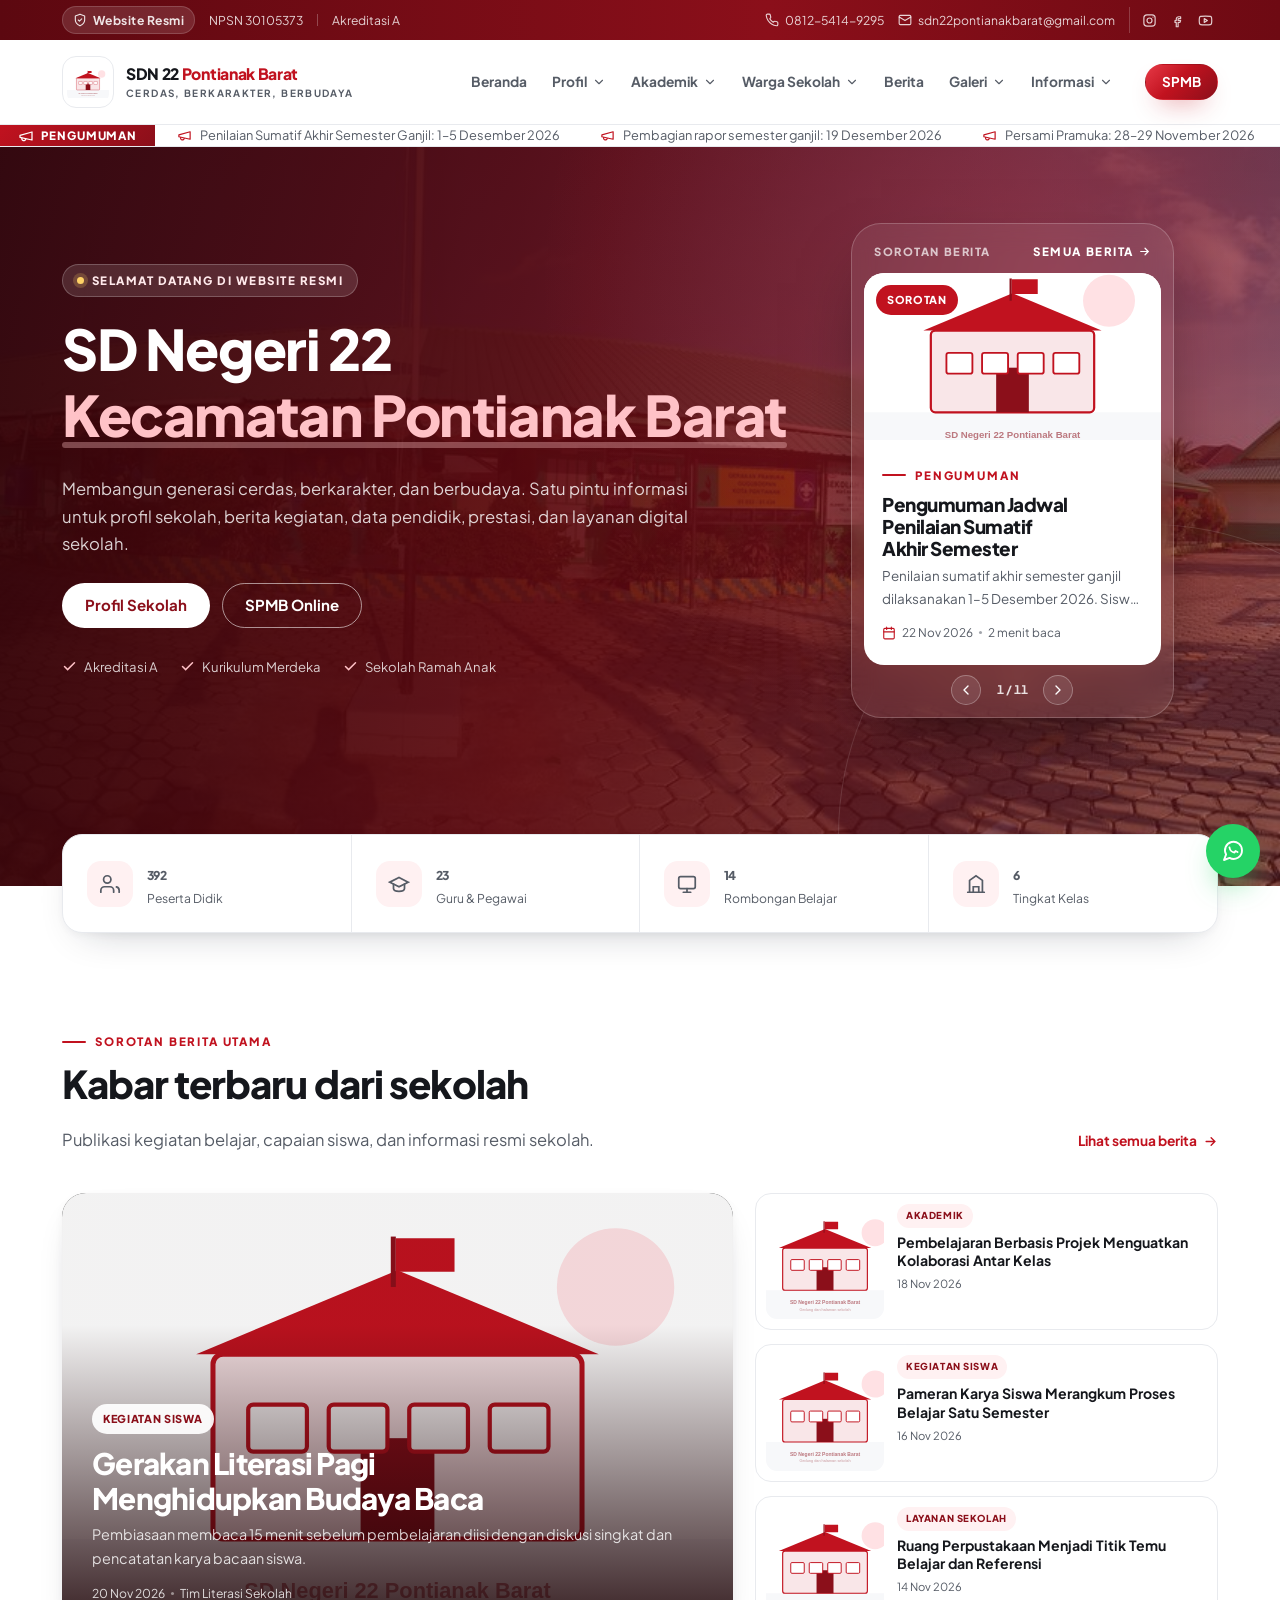
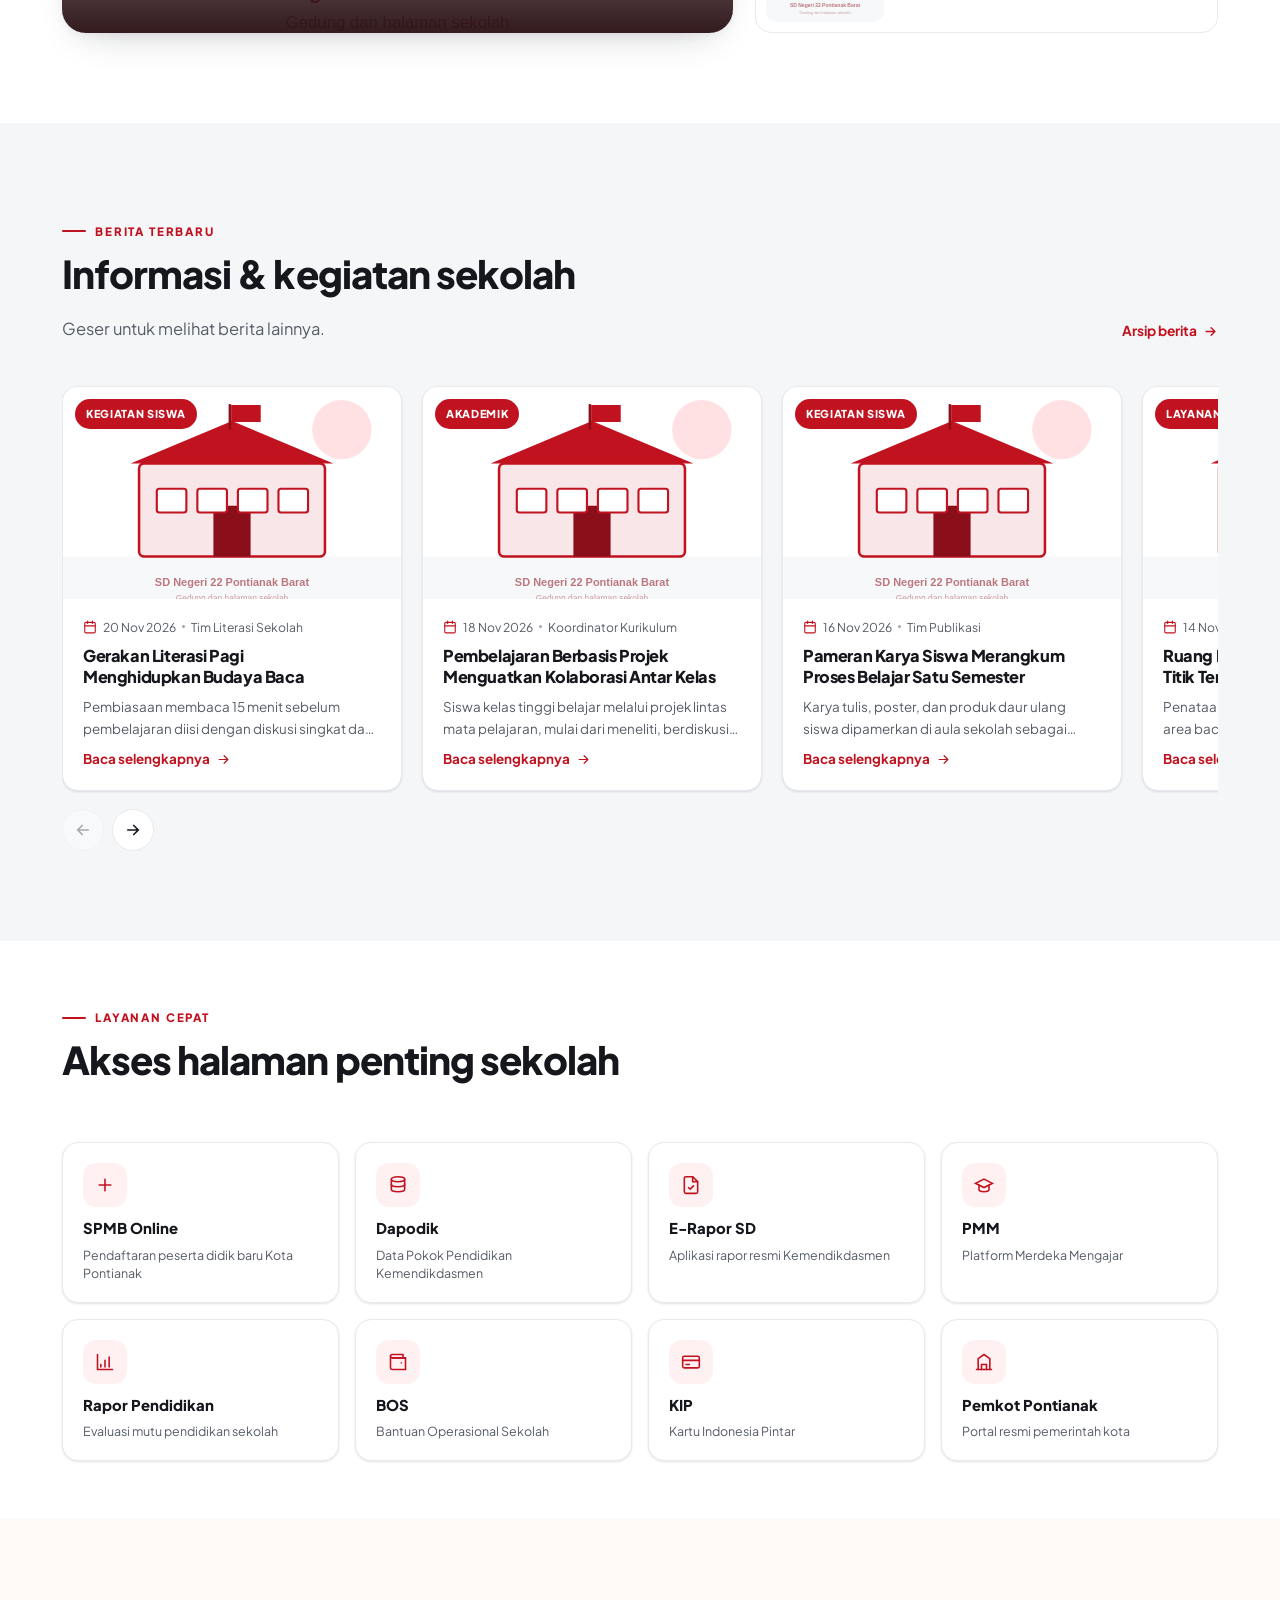
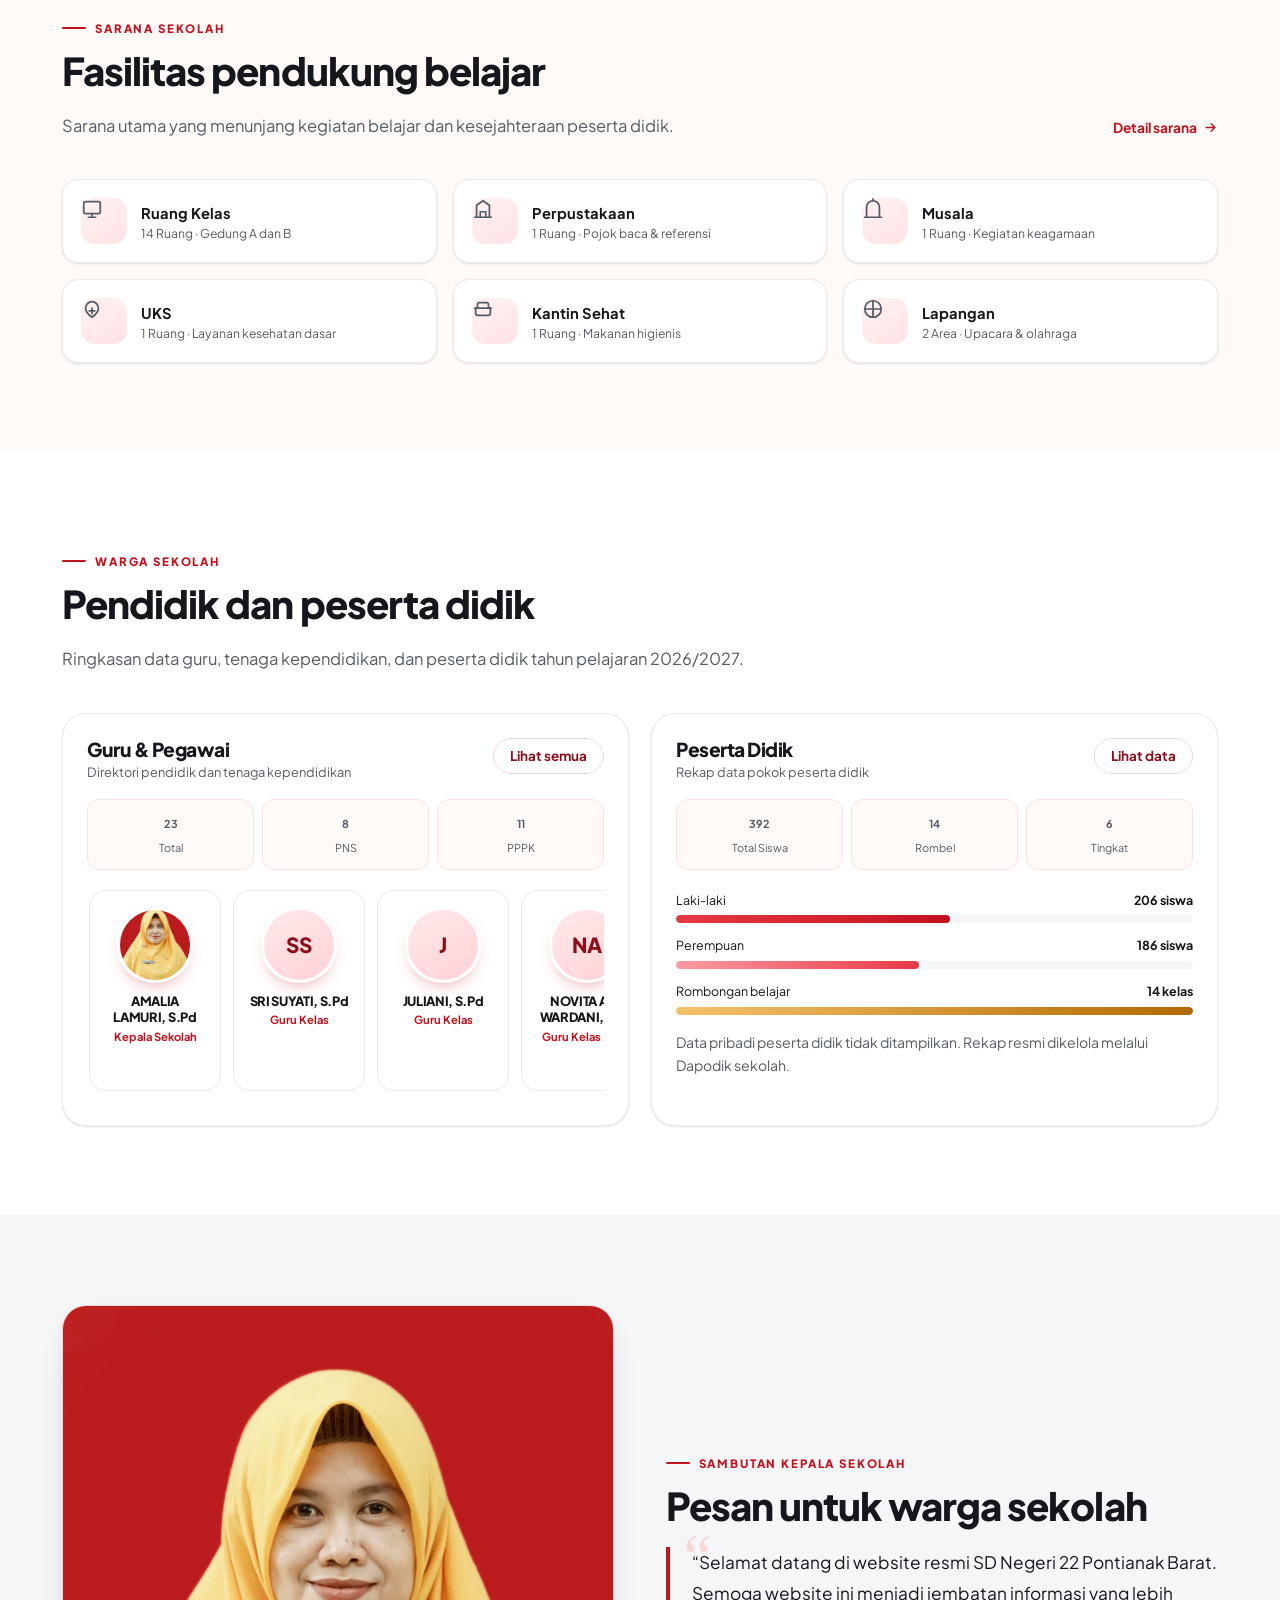
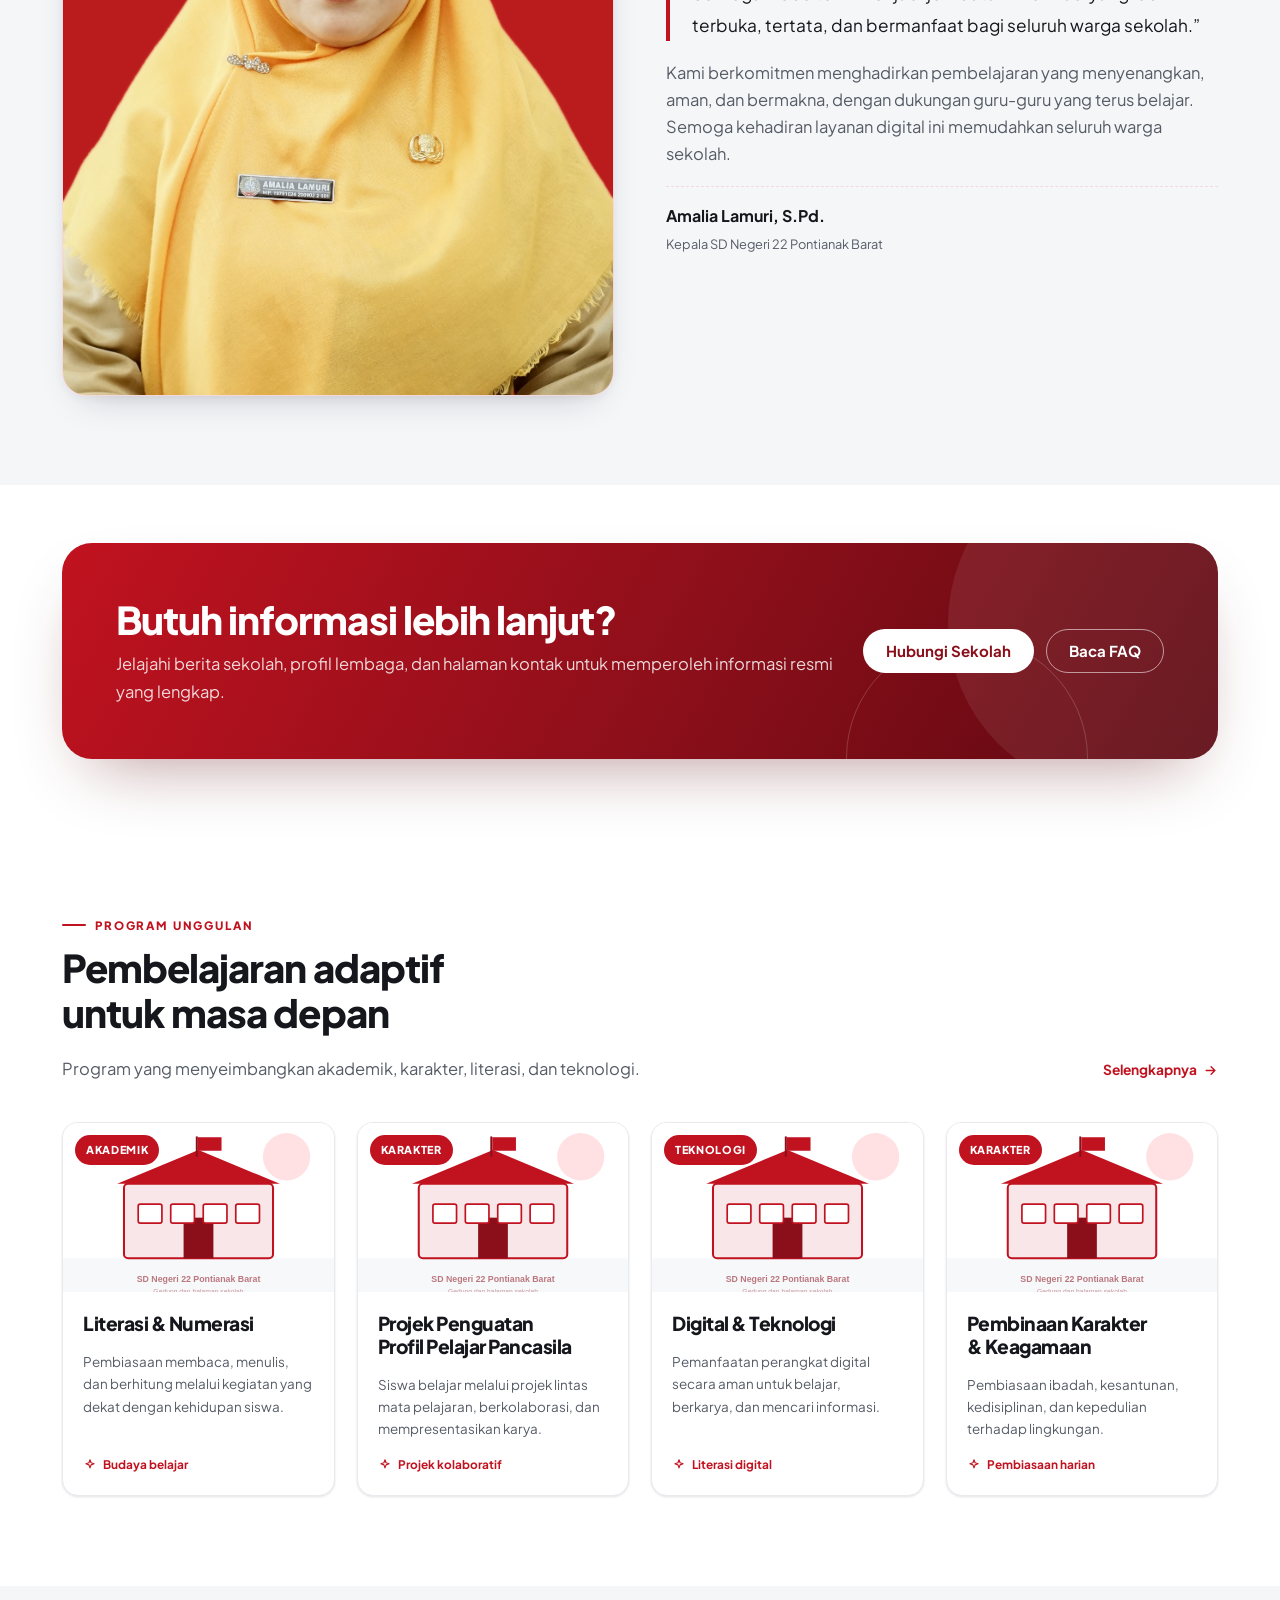
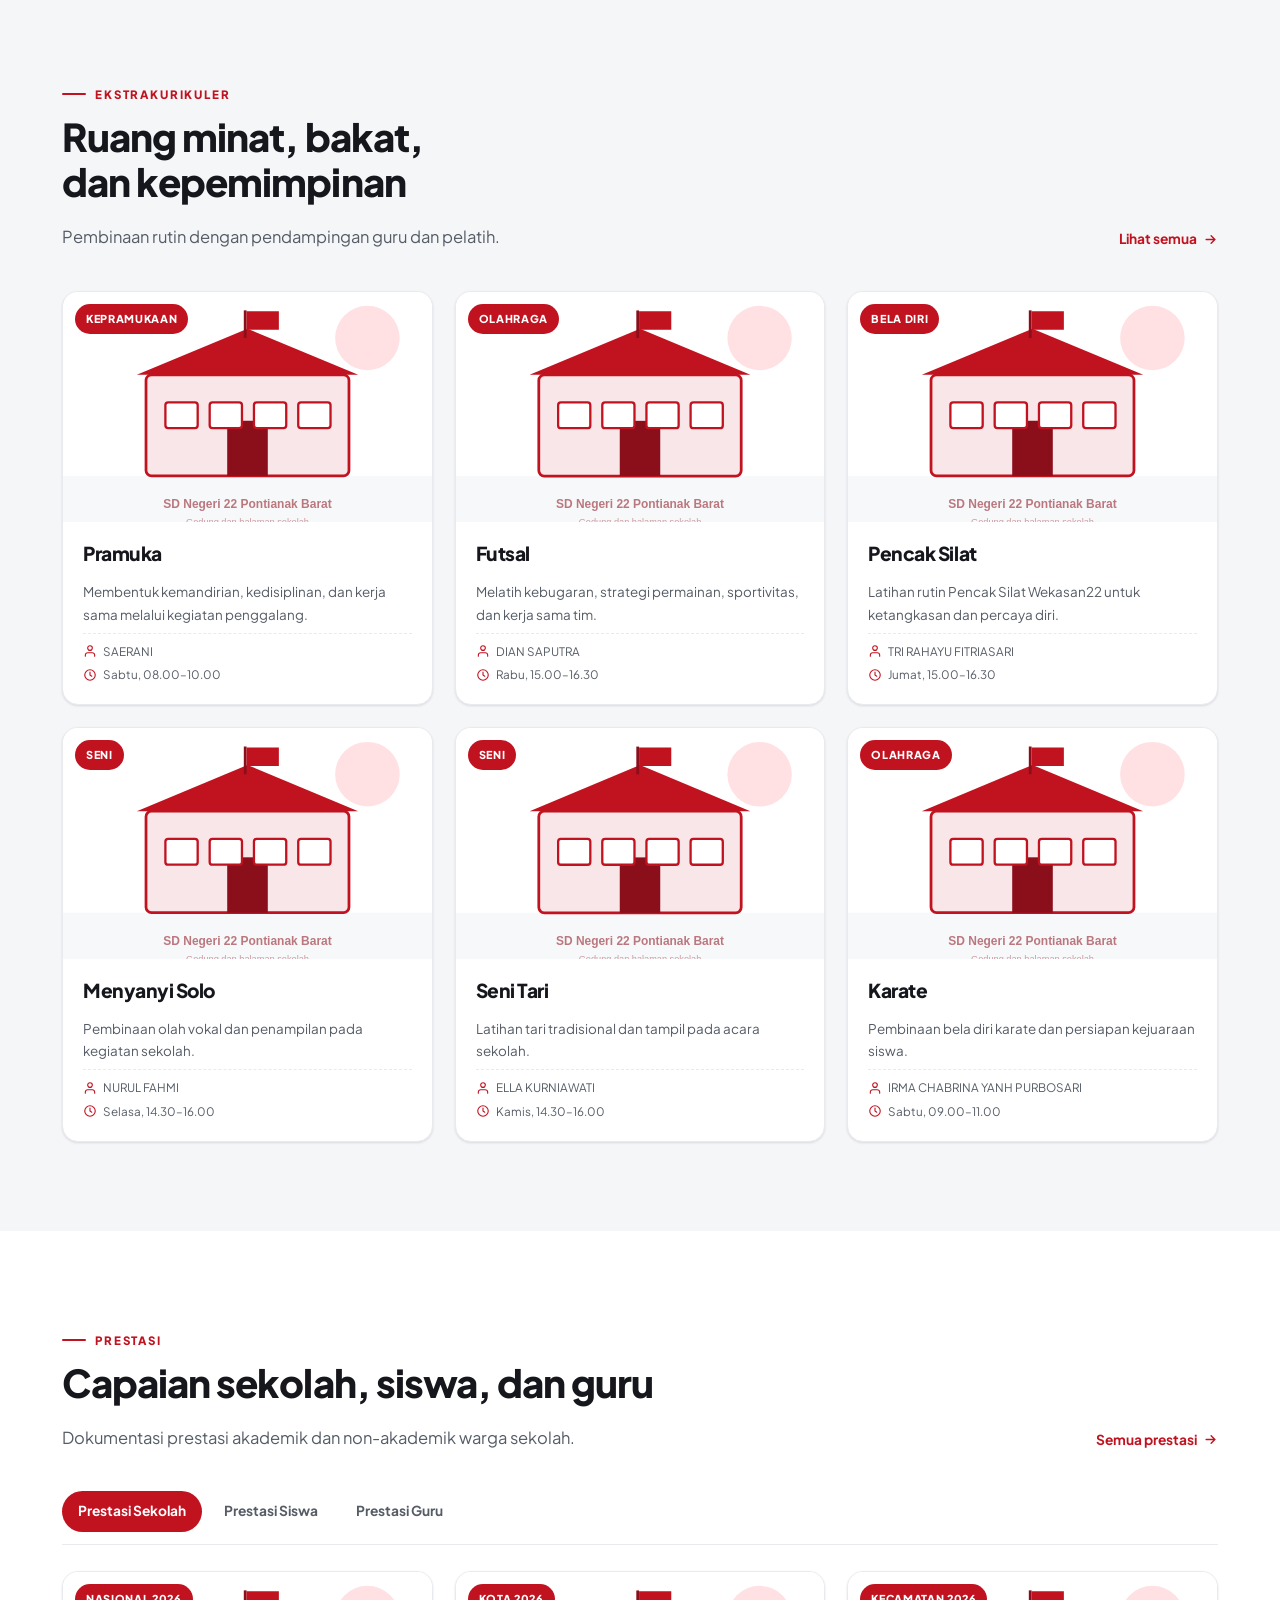
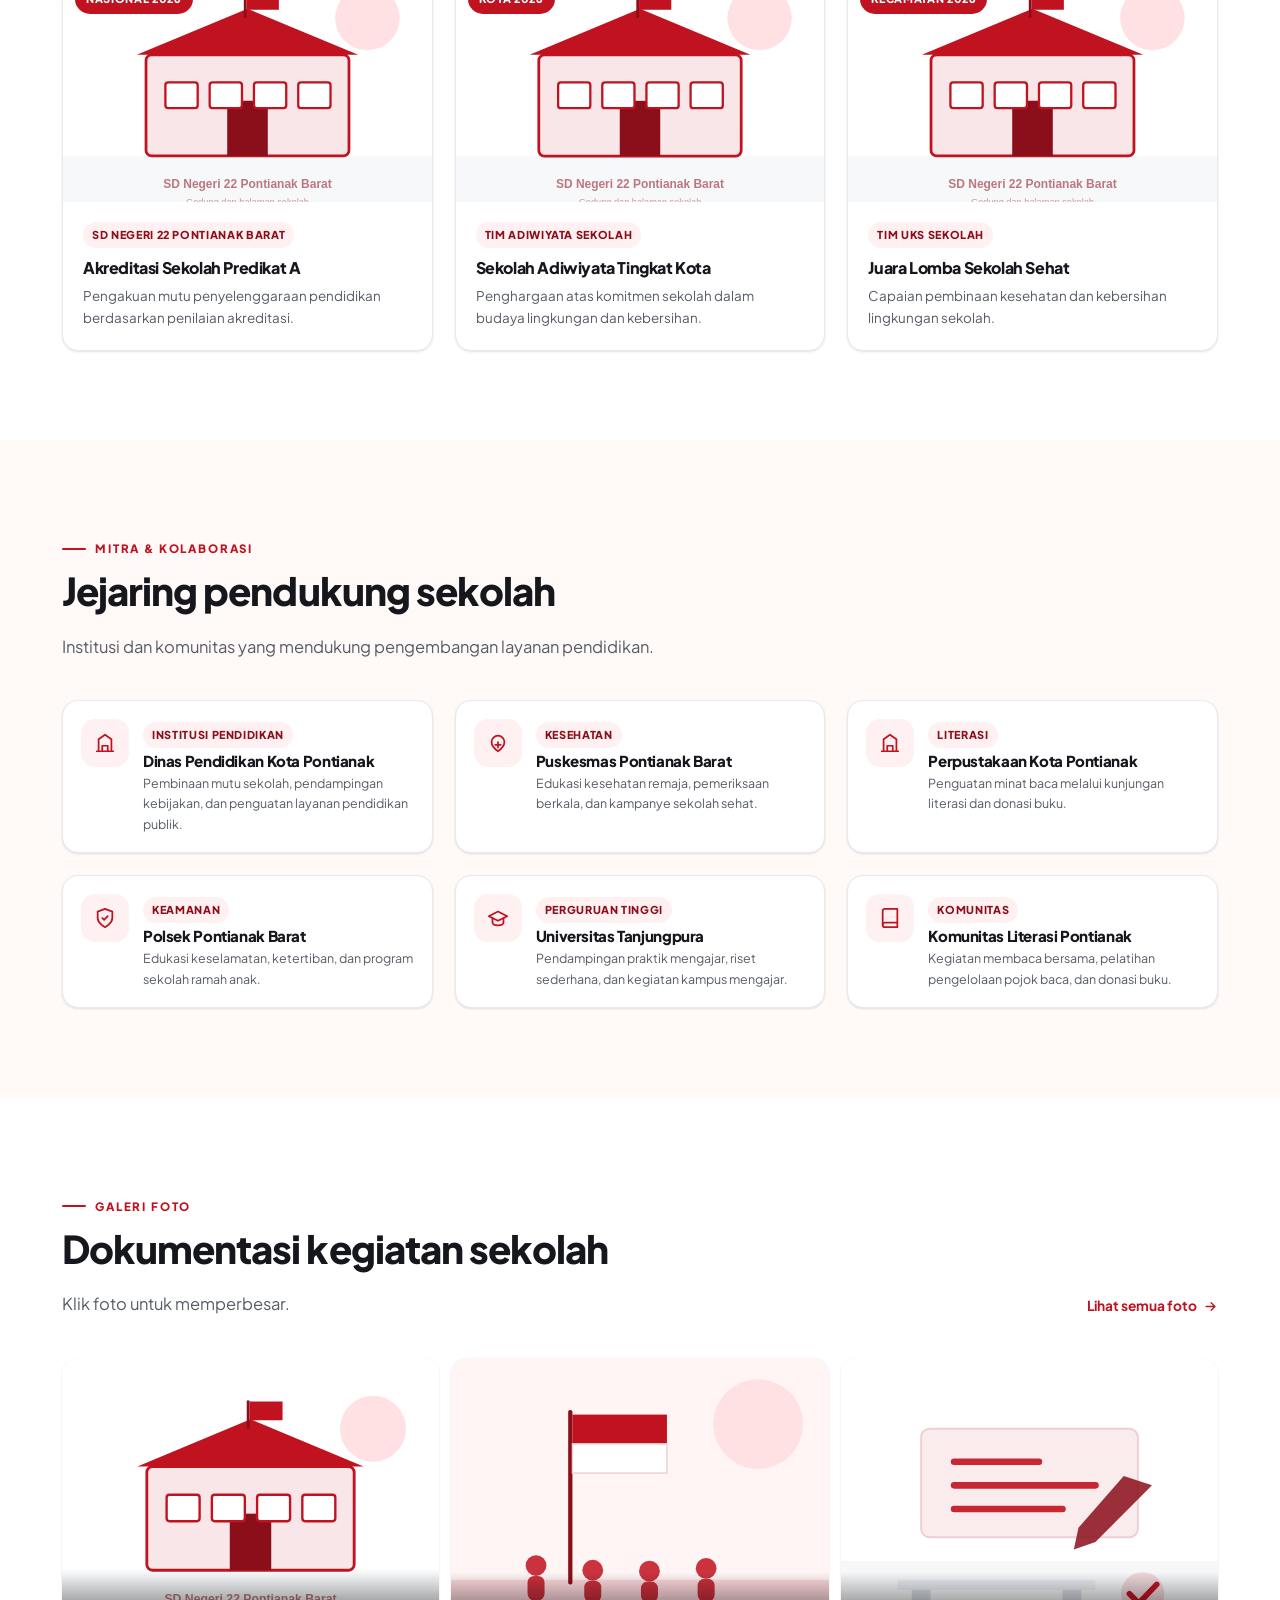
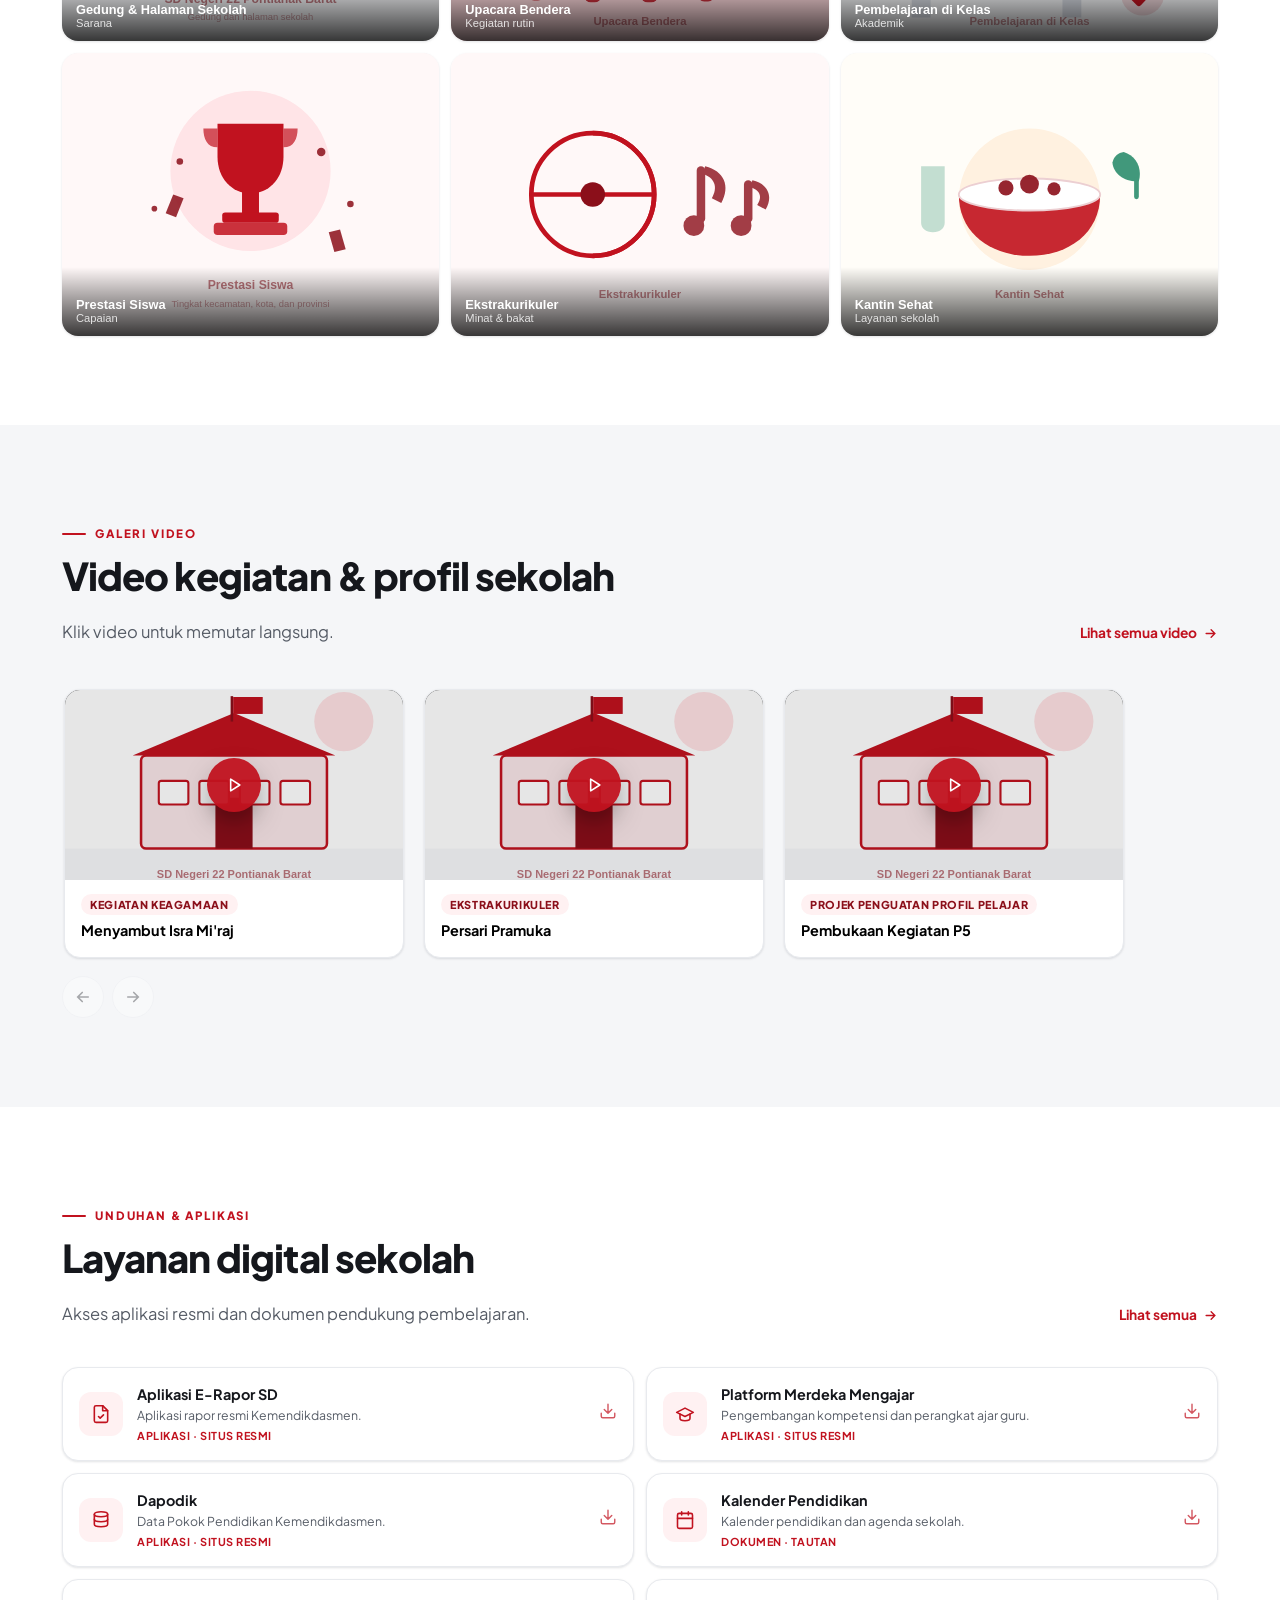
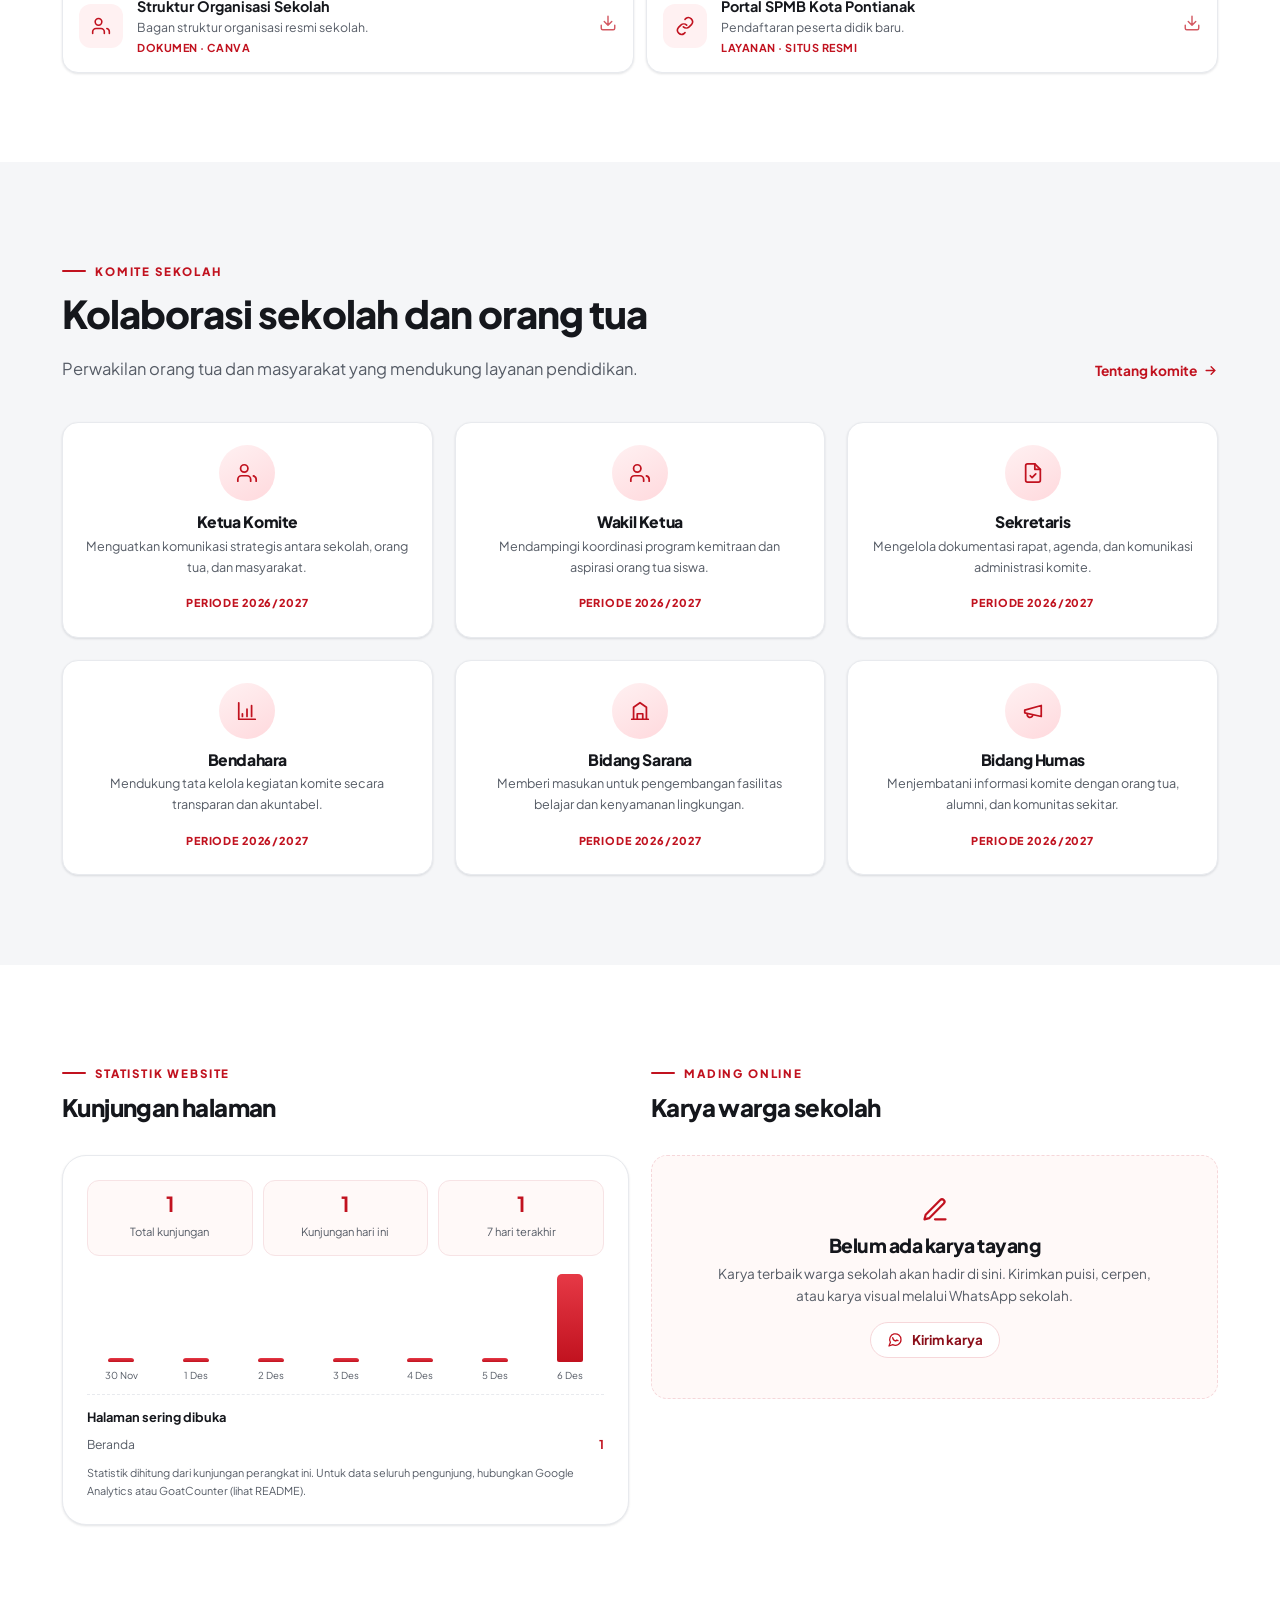
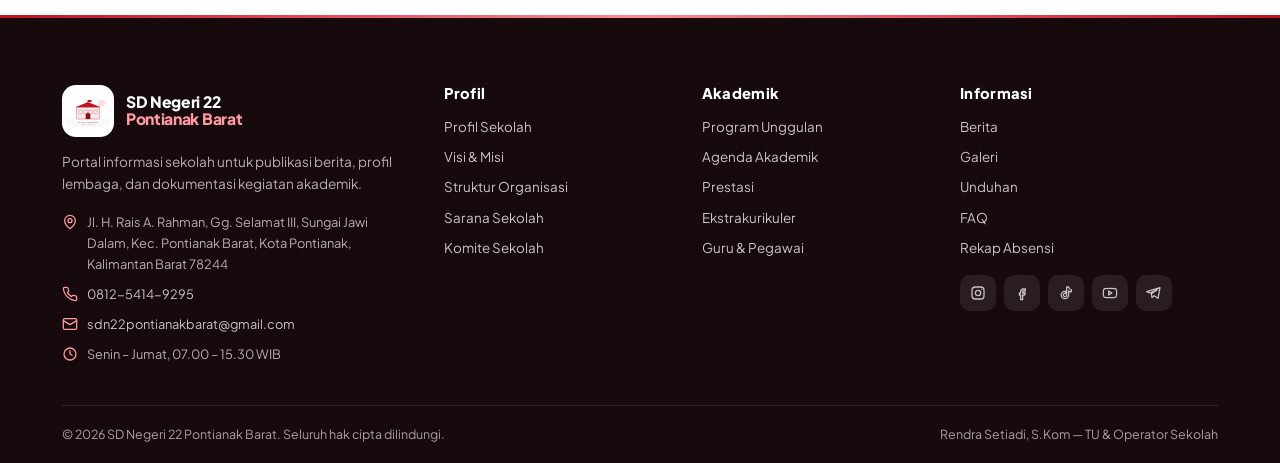
==== commit 56d3ac52: "Add launch configuration, update styles, and enhance homepage content - Create launch.json for debug" ====
--- a/index.html
+++ b/index.html
@@ -9,7 +9,7 @@
 <meta property="og:type" content="website" />
 <meta property="og:title" content="SD Negeri 22 Pontianak Barat — Website Resmi" />
 <meta property="og:description" content="Portal informasi sekolah: berita, profil, prestasi, ekstrakurikuler, dan layanan digital." />
-<meta property="og:image" content="assets/img/gedung.svg" />
+<meta property="og:image" content="assets/img/gedung.svg" />  
 <link rel="icon" href="assets/img/gedung.svg" type="image/svg+xml" />
 <link rel="preconnect" href="https://fonts.googleapis.com" />
 <link rel="preconnect" href="https://fonts.gstatic.com" crossorigin />
@@ -33,7 +33,7 @@
     <div class="hero__in">
       <div class="hero__copy">
         <span class="hero__badge"><span></span> Selamat datang di website resmi</span>
-        <h1 class="hero__title">Sekolah Dasar Negeri <em>22 Pontianak Barat</em></h1>
+        <h1 class="hero__title">SD Negeri 22 <em>Kecamatan Pontianak Barat</em></h1>
         <p class="hero__desc">
           Membangun generasi cerdas, berkarakter, dan berbudaya. Satu pintu informasi untuk
           profil sekolah, berita kegiatan, data pendidik, prestasi, dan layanan digital sekolah.
--- a/assets/css/style.css
+++ b/assets/css/style.css
@@ -120,6 +120,8 @@
 .brand__text { line-height: 1.08; }
 .brand__name { display: block; font-weight: 800; font-size: .98rem; letter-spacing: -.02em; }
 .brand__place { display: block; font-weight: 800; font-size: .98rem; color: var(--merah); letter-spacing: -.02em; }
+.masthead .brand__name { white-space: nowrap; }
+.masthead .brand__place { display: inline; }
 .brand__tag { display: block; font-size: .62rem; text-transform: uppercase; letter-spacing: .14em; color: var(--ink-2); font-weight: 700; margin-top: 5px; }
 
 .nav { margin-left: auto; }
@@ -177,7 +179,7 @@
 /* ---------- Hero ---------- */
 .hero { position: relative; overflow: hidden; background: var(--merah-gelap); color: #fff; padding: 0 0 96px; }
 .hero__bg { position: absolute; inset: 0; }
-.hero__bg img { width: 100%; height: 100%; object-fit: cover; object-position: center 35%; }
+.hero__bg img { width: 100%; height: 100%; object-fit: cover; object-position: 70% 35%; }
 .hero__veil {
   position: absolute; inset: 0;
   background:
@@ -207,6 +209,10 @@
 }
 .spot__head { display: flex; align-items: center; justify-content: space-between; padding: 6px 10px 12px; font-size: .7rem; font-weight: 800; letter-spacing: .14em; text-transform: uppercase; color: rgba(255, 255, 255, .7); }
 .spot__head a { color: #fff; font-size: .72rem; display: inline-flex; align-items: center; gap: 4px; }
+.spot__slide { animation: spot-slide-in .4s ease both; touch-action: pan-y; }
+.spot__slide[data-direction="prev"] { animation-name: spot-slide-in-reverse; }
+@keyframes spot-slide-in { from { opacity: 0; transform: translateX(18px); } to { opacity: 1; transform: translateX(0); } }
+@keyframes spot-slide-in-reverse { from { opacity: 0; transform: translateX(-18px); } to { opacity: 1; transform: translateX(0); } }
 .spot__card { display: block; background: #fff; border-radius: 20px; overflow: hidden; color: var(--ink); }
 .spot__card:hover { color: var(--ink); }
 .spot__img { position: relative; aspect-ratio: 16 / 9; overflow: hidden; }
@@ -217,6 +223,10 @@
 .spot__body h2 { font-size: 1.18rem; margin: 4px 0 6px; }
 .spot__body p { font-size: .84rem; color: var(--ink-2); margin-bottom: 10px; display: -webkit-box; -webkit-line-clamp: 2; -webkit-box-orient: vertical; overflow: hidden; }
 .spot__body .meta { font-size: .74rem; }
+.spot__controls { display: flex; align-items: center; justify-content: center; gap: 10px; padding-top: 10px; color: rgba(255, 255, 255, .85); }
+.spot__arrow { display: grid; place-items: center; width: 30px; height: 30px; padding: 0; border: 1px solid rgba(255, 255, 255, .28); border-radius: 50%; background: rgba(255, 255, 255, .1); color: #fff; cursor: pointer; transition: background .2s, transform .2s; }
+.spot__arrow:hover { background: rgba(255, 255, 255, .22); transform: scale(1.06); }
+.spot__count { min-width: 42px; text-align: center; font-size: .74rem; font-weight: 700; font-variant-numeric: tabular-nums; }
 
 .stats-strip { position: relative; z-index: 5; margin-top: -52px; }
 .hero__stats { display: grid; grid-template-columns: repeat(4, 1fr); background: #fff; border: 1px solid var(--line); border-radius: 20px; box-shadow: var(--shadow); overflow: hidden; }
@@ -648,6 +658,7 @@
   html.js .reveal { opacity: 1; transform: none; transition: none; }
   html { scroll-behavior: auto; }
   .ticker__track { animation: none; }
+  .spot__slide { animation: none; }
 }
 
 /* ---------- Responsif ---------- */
